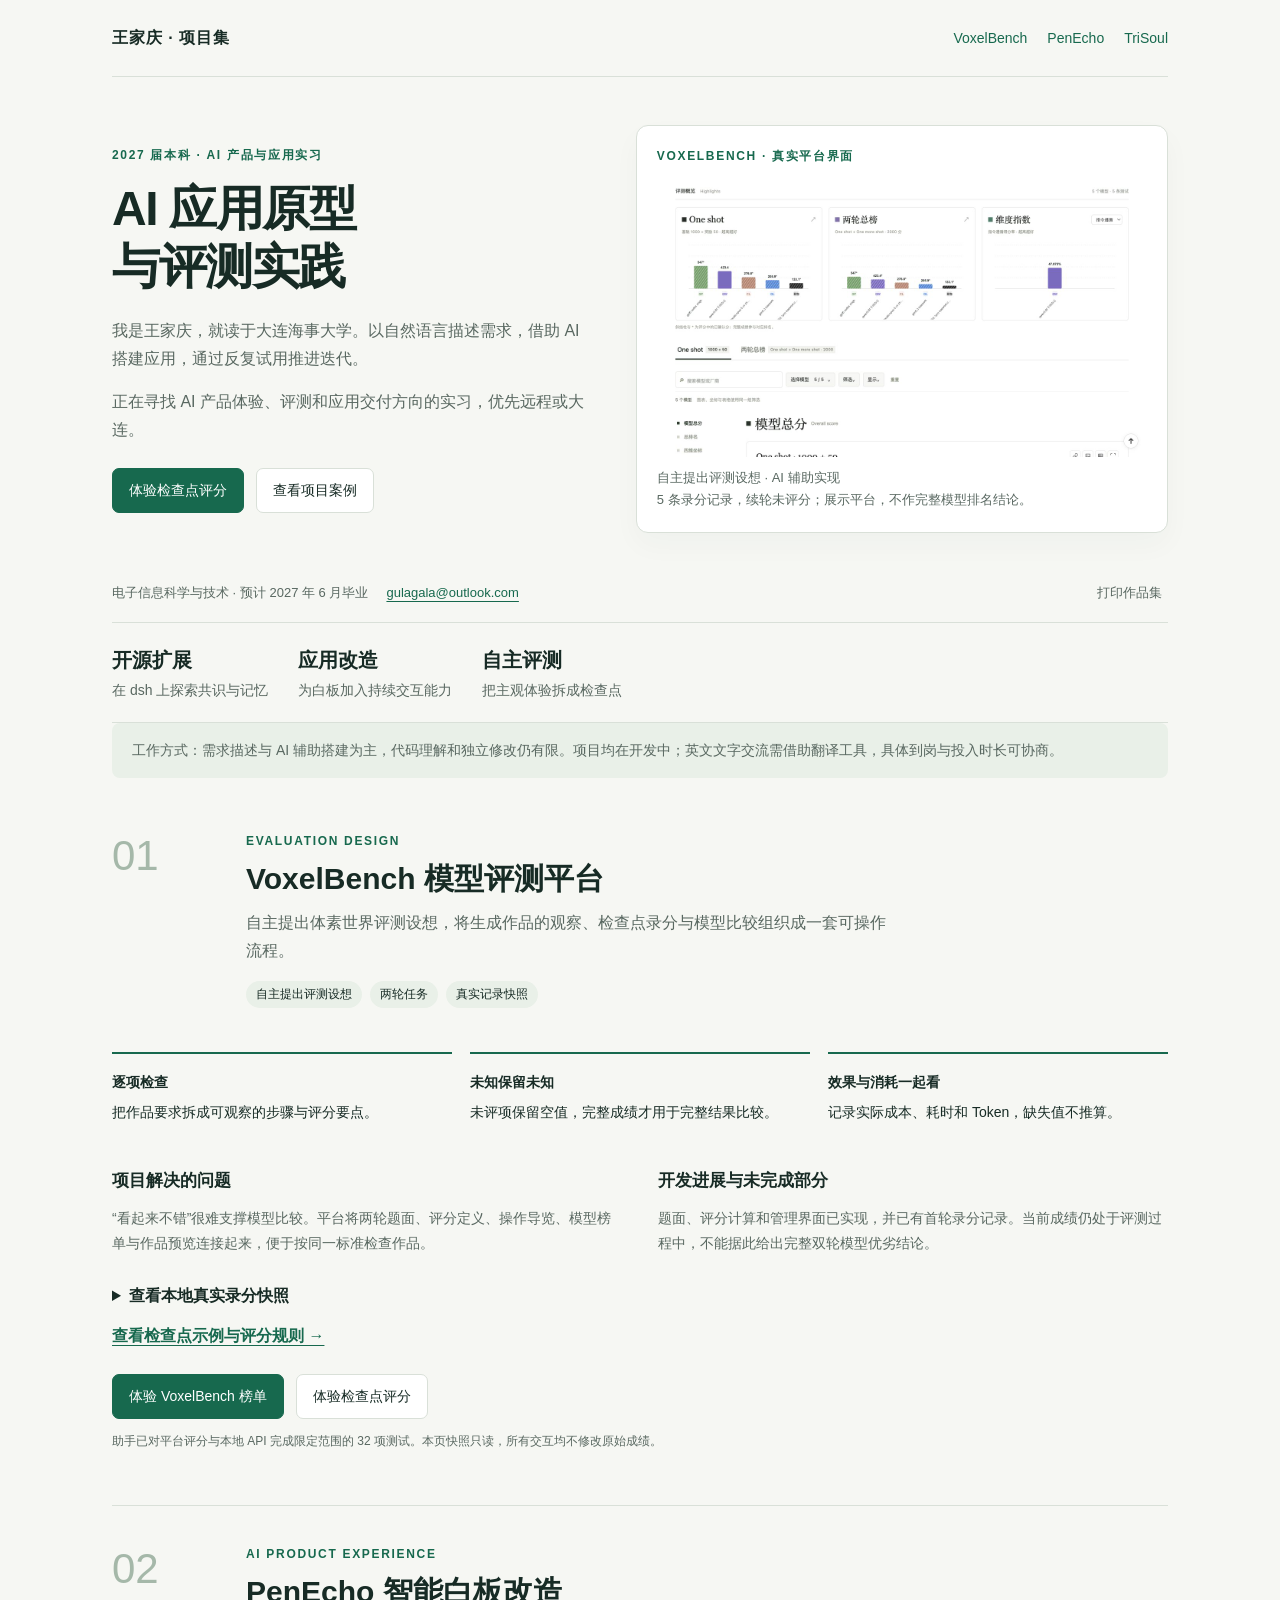
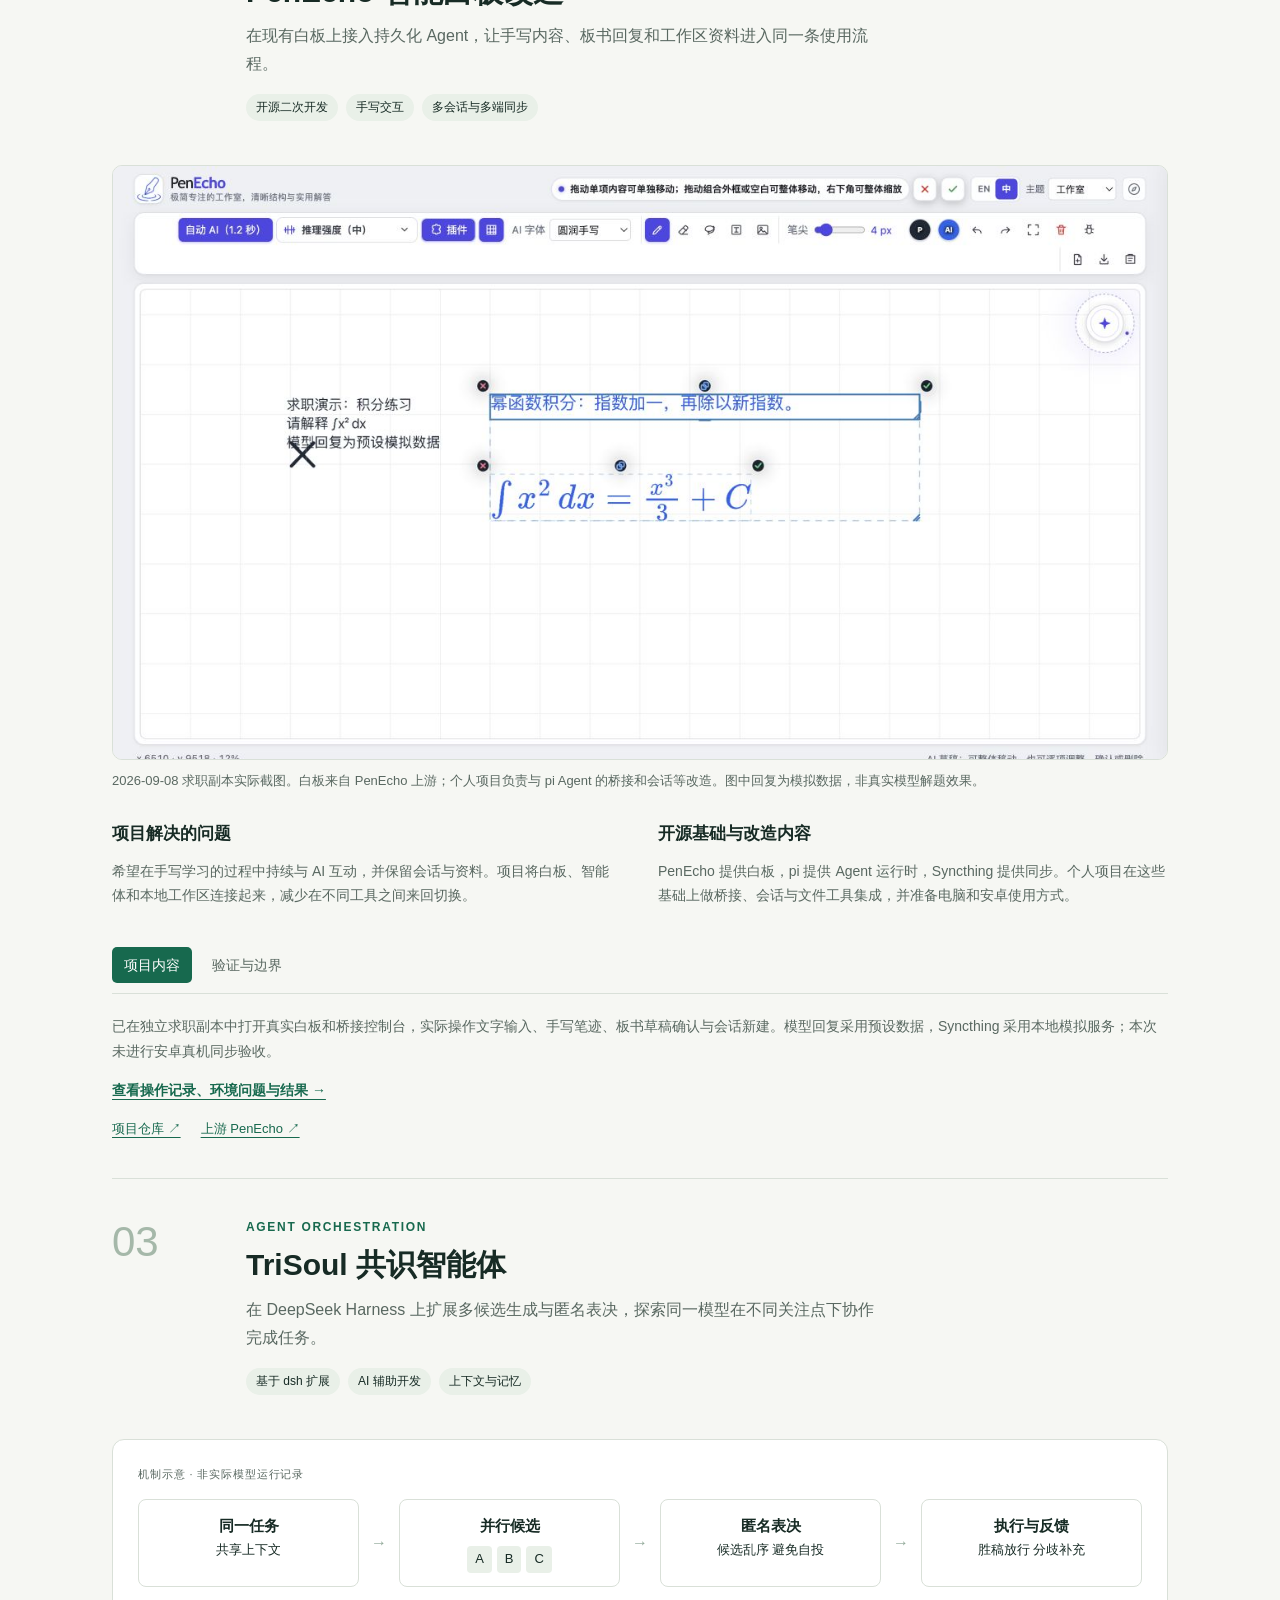
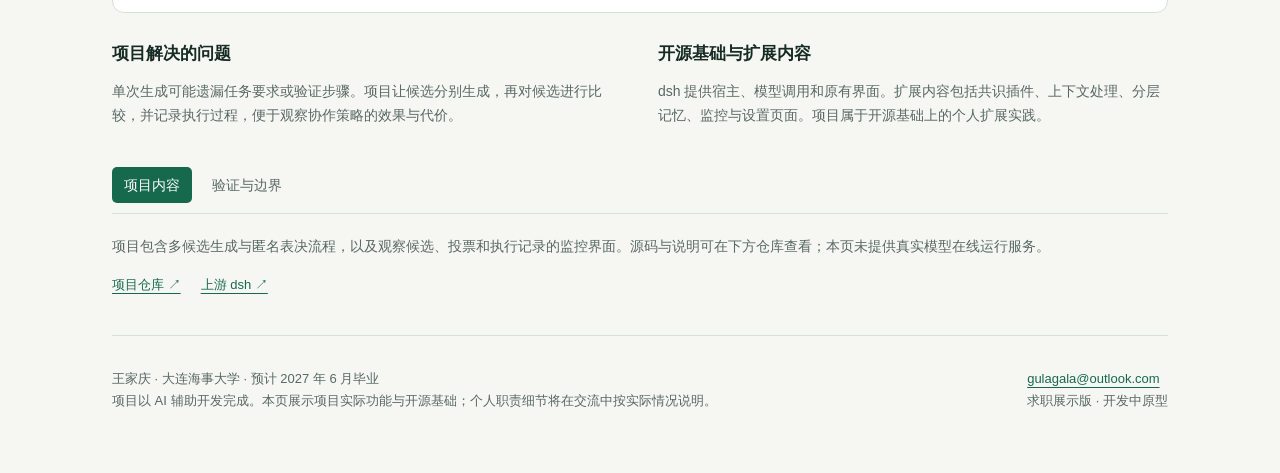
==== index.html @ 65b76fe7 "Publish factual AI project portfolio and runnable evaluation demo" ====
<!doctype html>
<html lang="zh-CN">
<head>
<meta charset="utf-8"><meta name="viewport" content="width=device-width,initial-scale=1">
<title>王家庆 · AI 应用与智能体项目集</title>
<style>
:root{--paper:#f6f7f3;--ink:#172b25;--muted:#596861;--line:#d9e0d8;--green:#17694e;--soft:#e9f0e8}*{box-sizing:border-box}html{scroll-behavior:auto}body{margin:0;background:var(--paper);color:var(--ink);font:16px/1.75 -apple-system,BlinkMacSystemFont,"PingFang SC","Microsoft YaHei",sans-serif}a{color:var(--green);text-underline-offset:4px}button,a{touch-action:manipulation}button{font:inherit;cursor:pointer}button:focus-visible,a:focus-visible,summary:focus-visible{outline:3px solid #b67c26;outline-offset:4px}header,main,footer{max-width:1120px;margin:auto;padding:0 32px}.top{display:flex;justify-content:space-between;align-items:center;padding:24px 0;border-bottom:1px solid var(--line);gap:18px}.brand{font-weight:750;letter-spacing:.06em}.top nav{display:flex;gap:20px;font-size:14px}.top a{text-decoration:none}.hero{padding:66px 0 50px;display:grid;grid-template-columns:1.5fr 1fr;gap:48px}.eyebrow{font-size:12px;font-weight:700;letter-spacing:.14em;color:var(--green)}h1{font-size:clamp(32px,4.5vw,54px);line-height:1.2;letter-spacing:-.03em;margin:14px 0 22px}h2{font-size:30px;line-height:1.25;margin:8px 0 12px}h3{font-size:17px;margin:0 0 10px}p{margin:0 0 15px}.lead{font-size:17px;color:var(--muted);max-width:640px}.about{align-self:center;border-left:1px solid var(--line);padding-left:28px}.about dt{font-size:12px;color:var(--muted);margin-top:15px}.about dd{margin:0;font-size:15px}.actions{display:flex;gap:12px;flex-wrap:wrap;margin-top:24px}.btn{display:inline-block;border:1px solid var(--line);border-radius:7px;padding:9px 16px;background:#fff;color:var(--ink);text-decoration:none;font-size:14px}.btn.primary{background:var(--green);color:white;border-color:var(--green)}.intro{border-top:1px solid var(--line);border-bottom:1px solid var(--line);padding:20px 0;display:flex;gap:40px;font-size:14px}.intro strong{display:block;font-size:20px}.intro span{color:var(--muted)}.project{padding:48px 0;border-bottom:1px solid var(--line);scroll-margin-top:20px}.project-head{display:grid;grid-template-columns:110px 1fr;gap:24px}.number{font-size:42px;color:#a5b8a9;font-weight:300;line-height:1.2}.tags{display:flex;gap:8px;flex-wrap:wrap;margin:16px 0 20px}.tag{background:var(--soft);padding:3px 10px;border-radius:30px;font-size:12px}.columns{display:grid;grid-template-columns:1fr 1fr;gap:36px;margin-top:26px}.columns p,.columns li{font-size:14px;color:var(--muted)}ul,ol{padding-left:20px;margin:0 0 14px}li{margin-bottom:6px}.diagram{margin:24px 0;background:#fff;border:1px solid var(--line);border-radius:12px;padding:25px}.diagram-label{font-size:11px;color:var(--muted);letter-spacing:.08em;margin-bottom:15px}.flow{display:flex;align-items:stretch;gap:12px}.node{flex:1;border:1px solid var(--line);border-radius:8px;padding:13px 10px;text-align:center;background:#fff;font-size:13px}.node strong{display:block;font-size:15px}.arrow{align-self:center;color:#92aa9a}.souls{display:flex;gap:5px;justify-content:center;margin-top:7px}.souls span{background:var(--soft);border-radius:4px;padding:2px 8px}.tabs{display:flex;gap:8px;border-bottom:1px solid var(--line);padding-bottom:10px;margin-top:24px}.tabs button{border:0;background:transparent;padding:6px 12px;color:var(--muted);border-radius:5px;font-size:14px}.tabs button[aria-selected=true]{background:var(--green);color:#fff}.panel{padding:20px 0 0;font-size:14px}.panel[hidden]{display:none}.panel p{color:var(--muted)}.small{font-size:12px;color:var(--muted)}.metric-rule{display:grid;grid-template-columns:repeat(3,1fr);gap:18px;margin:24px 0}.rule{padding:16px 0;border-top:2px solid var(--green);font-size:14px}.rule b{display:block;margin-bottom:5px}.table-wrap{overflow-x:auto}table{border-collapse:collapse;width:100%;font-size:12px;line-height:1.6}th,td{text-align:left;padding:10px 9px;border-bottom:1px solid var(--line);vertical-align:top}th{background:var(--soft);font-weight:600}td:first-child{min-width:180px}summary{cursor:pointer;font-weight:600;padding:12px 0}.footer-content{padding:32px 0 45px;font-size:13px;color:var(--muted);display:flex;justify-content:space-between;gap:24px}.foot-note{max-width:650px}.status{font-size:12px;color:var(--muted);margin-top:12px}.sources{font-size:13px;display:flex;gap:20px;flex-wrap:wrap}.empty{color:var(--muted)}@media(max-width:700px){header,main,footer{padding:0 20px}.top{align-items:flex-start}.top nav{gap:12px;font-size:12px;flex-wrap:wrap}.hero{grid-template-columns:1fr;padding:40px 0;gap:20px}.about{padding:0;border:0;border-top:1px solid var(--line)}.about dl{display:grid;grid-template-columns:repeat(2,1fr);gap:12px}.about dt{margin:0}.project-head{grid-template-columns:40px 1fr;gap:14px}.number{font-size:28px}.columns{grid-template-columns:1fr;gap:15px}.flow{flex-direction:column}.arrow{transform:rotate(90deg)}.metric-rule{grid-template-columns:1fr;gap:4px}.intro{gap:20px;flex-wrap:wrap}.footer-content{display:block}.diagram{padding:18px}.tabs{flex-wrap:wrap}}
@media print{body{background:white;font-size:11pt}.top nav,.actions,.tabs,.status{display:none}.hero{padding:20px 0}.about{font-size:10pt}.project{padding:25px 0;break-inside:avoid}.panel[hidden]{display:block}.panel{padding:8px 0}.diagram{padding:15px}.footer-content{padding:15px 0}h1{font-size:30pt}h2{font-size:22pt}header,main,footer{padding:0}.intro{padding:12px 0}a{color:inherit}button{display:none}}
figure{margin:24px 0}figure img{display:block;width:100%;height:auto;border:1px solid var(--line);border-radius:10px}figcaption{font-size:13px;color:var(--muted);margin-top:10px}.evidence-link{font-weight:600}
.hero{grid-template-columns:1fr 1.1fr;gap:40px;padding:48px 0 32px;align-items:center}h1{font-size:clamp(32px,4vw,48px)}.featured{margin:0;padding:20px;background:#fff;border:1px solid var(--line);border-radius:12px;box-shadow:0 12px 28px #193e3108}.featured .eyebrow{margin-bottom:14px}.featured img{border:0;border-radius:4px}.contact-strip{display:flex;flex-wrap:wrap;align-items:center;gap:18px;font-size:13px;color:var(--muted);padding:16px 0}.contact-strip button{margin-left:auto;background:transparent;border:0;color:var(--muted);font-size:13px}.intro{gap:30px}.lead{font-size:16px}.project{padding:38px 0}.scope-note{padding:15px 20px;background:var(--soft);border-radius:8px;font-size:14px;color:var(--muted)}@media(max-width:700px){.hero{grid-template-columns:1fr;gap:28px;padding-top:32px}.featured{padding:14px}.contact-strip button{margin-left:0}.contact-strip{gap:8px 18px}}</style>
</head>
<body>
<header>
<div class="top"><div class="brand">王家庆 · 项目集</div><nav aria-label="项目导航"><a href="#voxelbench">VoxelBench</a><a href="#penecho">PenEcho</a><a href="#trisoul">TriSoul</a></nav></div>
<div class="hero"><div><div class="eyebrow">2027 届本科 · AI 产品与应用实习</div><h1>AI 应用原型<br>与评测实践</h1><p class="lead">我是王家庆，就读于大连海事大学。以自然语言描述需求，借助 AI 搭建应用，通过反复试用推进迭代。</p><p class="lead">正在寻找 AI 产品体验、评测和应用交付方向的实习，优先远程或大连。</p><div class="actions"><a class="btn primary" href="voxelbench/scoring-demo.html">体验检查点评分</a><a class="btn" href="project-case.html">查看项目案例</a></div></div><figure class="featured"><div class="eyebrow">VOXELBENCH · 真实平台界面</div><a href="voxelbench/index.html"><img src="assets/voxelbench-overview.png" alt="VoxelBench 真实图表与模型筛选界面"></a><figcaption>自主提出评测设想 · AI 辅助实现<br>5 条录分记录，续轮未评分；展示平台，不作完整模型排名结论。</figcaption></figure></div><div class="contact-strip"><span>电子信息科学与技术 · 预计 2027 年 6 月毕业</span><a href="mailto:gulagala@outlook.com">gulagala@outlook.com</a><button id="print">打印作品集</button></div><div class="intro"><div><strong>开源扩展</strong><span>在 dsh 上探索共识与记忆</span></div><div><strong>应用改造</strong><span>为白板加入持续交互能力</span></div><div><strong>自主评测</strong><span>把主观体验拆成检查点</span></div></div>
</header>
<main><p class="scope-note">工作方式：需求描述与 AI 辅助搭建为主，代码理解和独立修改仍有限。项目均在开发中；英文文字交流需借助翻译工具，具体到岗与投入时长可协商。</p>
<section class="project" id="voxelbench"><div class="project-head"><div class="number">01</div><div><div class="eyebrow">EVALUATION DESIGN</div><h2>VoxelBench 模型评测平台</h2><p class="lead">自主提出体素世界评测设想，将生成作品的观察、检查点录分与模型比较组织成一套可操作流程。</p><div class="tags"><span class="tag">自主提出评测设想</span><span class="tag">两轮任务</span><span class="tag">真实记录快照</span></div></div></div>
<div class="metric-rule"><div class="rule"><b>逐项检查</b>把作品要求拆成可观察的步骤与评分要点。</div><div class="rule"><b>未知保留未知</b>未评项保留空值，完整成绩才用于完整结果比较。</div><div class="rule"><b>效果与消耗一起看</b>记录实际成本、耗时和 Token，缺失值不推算。</div></div>
<div class="columns"><div><h3>项目解决的问题</h3><p>“看起来不错”很难支撑模型比较。平台将两轮题面、评分定义、操作导览、模型榜单与作品预览连接起来，便于按同一标准检查作品。</p></div><div><h3>开发进展与未完成部分</h3><p>题面、评分计算和管理界面已实现，并已有首轮录分记录。当前成绩仍处于评测过程中，不能据此给出完整双轮模型优劣结论。</p></div></div>
<details><summary>查看本地真实录分快照</summary><p class="small">快照生成于 2026 年 9 月 8 日。只展示录分进度与原始消耗，不展示不完整的总排名。“—”表示缺失，不代表零。模型名称沿用记录。</p><div class="table-wrap"><table><thead><tr><th>模型记录</th><th>首轮已录分项</th><th>续轮已录分项</th><th>首轮成本 USD</th><th>用时 分钟</th><th>Token</th></tr></thead><tbody id="runs"></tbody></table></div></details>
<p><a class="evidence-link" href="project-case.html#voxelbench">查看检查点示例与评分规则 →</a></p><div class="actions"><a class="btn primary" href="voxelbench/index.html">体验 VoxelBench 榜单</a><a class="btn" href="voxelbench/scoring-demo.html">体验检查点评分</a></div><p class="status">助手已对平台评分与本地 API 完成限定范围的 32 项测试。本页快照只读，所有交互均不修改原始成绩。</p></section>
<section class="project" id="penecho"><div class="project-head"><div class="number">02</div><div><div class="eyebrow">AI PRODUCT EXPERIENCE</div><h2>PenEcho 智能白板改造</h2><p class="lead">在现有白板上接入持久化 Agent，让手写内容、板书回复和工作区资料进入同一条使用流程。</p><div class="tags"><span class="tag">开源二次开发</span><span class="tag">手写交互</span><span class="tag">多会话与多端同步</span></div></div></div>
<figure><a href="assets/penecho-draft.png"><img src="assets/penecho-draft.png" alt="真实 PenEcho 白板中的文字和公式草稿，左侧注明模型回复是预设模拟数据" loading="lazy"></a><figcaption>2026-09-08 求职副本实际截图。白板来自 PenEcho 上游；个人项目负责与 pi Agent 的桥接和会话等改造。图中回复为模拟数据，非真实模型解题效果。</figcaption></figure><div class="columns"><div><h3>项目解决的问题</h3><p>希望在手写学习的过程中持续与 AI 互动，并保留会话与资料。项目将白板、智能体和本地工作区连接起来，减少在不同工具之间来回切换。</p></div><div><h3>开源基础与改造内容</h3><p>PenEcho 提供白板，pi 提供 Agent 运行时，Syncthing 提供同步。个人项目在这些基础上做桥接、会话与文件工具集成，并准备电脑和安卓使用方式。</p></div></div>
<div class="tabs" role="tablist" aria-label="PenEcho 项目详情"><button role="tab" aria-selected="true" aria-controls="pen-demo" id="pen-tab-demo">项目内容</button><button role="tab" aria-selected="false" aria-controls="pen-boundary" id="pen-tab-boundary" tabindex="-1">验证与边界</button></div>
<div class="panel" role="tabpanel" id="pen-demo" aria-labelledby="pen-tab-demo"><p>已在独立求职副本中打开真实白板和桥接控制台，实际操作文字输入、手写笔迹、板书草稿确认与会话新建。模型回复采用预设数据，Syncthing 采用本地模拟服务；本次未进行安卓真机同步验收。</p><p><a class="evidence-link" href="project-case.html#penecho">查看操作记录、环境问题与结果 →</a></p></div>
<div class="panel" role="tabpanel" id="pen-boundary" aria-labelledby="pen-tab-boundary" hidden><p>已核验桥接解析、文件工具边界，以及模拟上游下的真实本地桥接流程，包括会话切换与重启恢复。本次求职准备未重新完成安卓真机演示，也未用真实模型重跑板书效果。</p><p>白板、Agent 运行时和同步引擎来自开源项目。作品展示保留来源，不把上游功能描述为个人从零实现。</p></div>
<div class="sources"><a href="https://github.com/gulagala001/pi-penecho" target="_blank" rel="noopener">项目仓库 ↗</a><a href="https://github.com/penecho/penecho" target="_blank" rel="noopener">上游 PenEcho ↗</a></div></section>
<section class="project" id="trisoul"><div class="project-head"><div class="number">03</div><div><div class="eyebrow">AGENT ORCHESTRATION</div><h2>TriSoul 共识智能体</h2><p class="lead">在 DeepSeek Harness 上扩展多候选生成与匿名表决，探索同一模型在不同关注点下协作完成任务。</p><div class="tags"><span class="tag">基于 dsh 扩展</span><span class="tag">AI 辅助开发</span><span class="tag">上下文与记忆</span></div></div></div>
<div class="diagram"><div class="diagram-label">机制示意 · 非实际模型运行记录</div><div class="flow"><div class="node"><strong>同一任务</strong>共享上下文</div><div class="arrow">→</div><div class="node"><strong>并行候选</strong><div class="souls"><span>A</span><span>B</span><span>C</span></div></div><div class="arrow">→</div><div class="node"><strong>匿名表决</strong>候选乱序 避免自投</div><div class="arrow">→</div><div class="node"><strong>执行与反馈</strong>胜稿放行 分歧补充</div></div></div>
<div class="columns"><div><h3>项目解决的问题</h3><p>单次生成可能遗漏任务要求或验证步骤。项目让候选分别生成，再对候选进行比较，并记录执行过程，便于观察协作策略的效果与代价。</p></div><div><h3>开源基础与扩展内容</h3><p>dsh 提供宿主、模型调用和原有界面。扩展内容包括共识插件、上下文处理、分层记忆、监控与设置页面。项目属于开源基础上的个人扩展实践。</p></div></div>
<div class="tabs" role="tablist" aria-label="TriSoul 项目详情"><button role="tab" aria-selected="true" aria-controls="tri-demo" id="tri-tab-demo">项目内容</button><button role="tab" aria-selected="false" aria-controls="tri-boundary" id="tri-tab-boundary" tabindex="-1">验证与边界</button></div>
<div class="panel" role="tabpanel" id="tri-demo" aria-labelledby="tri-tab-demo"><p>项目包含多候选生成与匿名表决流程，以及观察候选、投票和执行记录的监控界面。源码与说明可在下方仓库查看；本页未提供真实模型在线运行服务。</p></div>
<div class="panel" role="tabpanel" id="tri-boundary" aria-labelledby="tri-tab-boundary" hidden><p>共识、记忆隔离和上下文相关离线测试已进行定点核验。离线通过不等于真实模型任务一定成功。项目仍为实验性版本；多路调用会增加成本和延迟，表决也不能保证正确。</p><p>已有 DeepSWE 难题子集报告，但本作品集不将该子集成绩外推为整体模型能力，也不宣称普遍优于其他模型。</p></div>
<div class="sources"><a href="https://github.com/gulagala001/dsh-trisoul" target="_blank" rel="noopener">项目仓库 ↗</a><a href="https://github.com/deepseek-ai/deepseek-harness" target="_blank" rel="noopener">上游 dsh ↗</a></div></section>
</main>
<footer><div class="footer-content"><p class="foot-note">王家庆 · 大连海事大学 · 预计 2027 年 6 月毕业<br>项目以 AI 辅助开发完成。本页展示项目实际功能与开源基础；个人职责细节将在交流中按实际情况说明。</p><p><a href="mailto:gulagala@outlook.com">gulagala@outlook.com</a><br>求职展示版 · 开发中原型</p></div></footer>
<script id="snapshot" type="application/json">[{"model":"claude-opus-5 cc xhigh","first":32,"second":0,"cost":103.67,"minutes":220,"tokens":119313200},{"model":"glm5.3 traework","first":21,"second":0,"cost":2.9504,"minutes":184,"tokens":null},{"model":"qwen3.8f 千问办公","first":107,"second":0,"cost":0.15,"minutes":58,"tokens":25},{"model":"gpt6 codex xhigh","first":76,"second":0,"cost":60,"minutes":228,"tokens":35000000},{"model":"豆包2.1pro traework:code","first":30,"second":0,"cost":4.4256,"minutes":226,"tokens":null}]</script>
<script>
document.querySelector('#print').addEventListener('click',()=>window.print());
for(const list of document.querySelectorAll('[role=tablist]')){
 const tabs=[...list.querySelectorAll('[role=tab]')];
 function activate(tab){for(const item of tabs){const active=item===tab;item.setAttribute('aria-selected',String(active));item.tabIndex=active?0:-1;document.getElementById(item.getAttribute('aria-controls')).hidden=!active;}}
 tabs.forEach((tab,index)=>{tab.addEventListener('click',()=>activate(tab));tab.addEventListener('keydown',event=>{if(!['ArrowRight','ArrowLeft','Home','End'].includes(event.key))return;event.preventDefault();const next=event.key==='Home'?0:event.key==='End'?tabs.length-1:(index+(event.key==='ArrowRight'?1:-1)+tabs.length)%tabs.length;activate(tabs[next]);tabs[next].focus();});});
}
const rows=JSON.parse(document.getElementById('snapshot').textContent);
const cell=value=>{const td=document.createElement('td');td.textContent=value==null?'—':String(value);return td;};
for(const row of rows){const tr=document.createElement('tr');[row.model,row.first,row.second,row.cost,row.minutes,row.tokens==null?null:row.tokens.toLocaleString('zh-CN')].forEach(v=>tr.append(cell(v)));document.querySelector('#runs').append(tr);}
</script>
</body></html>
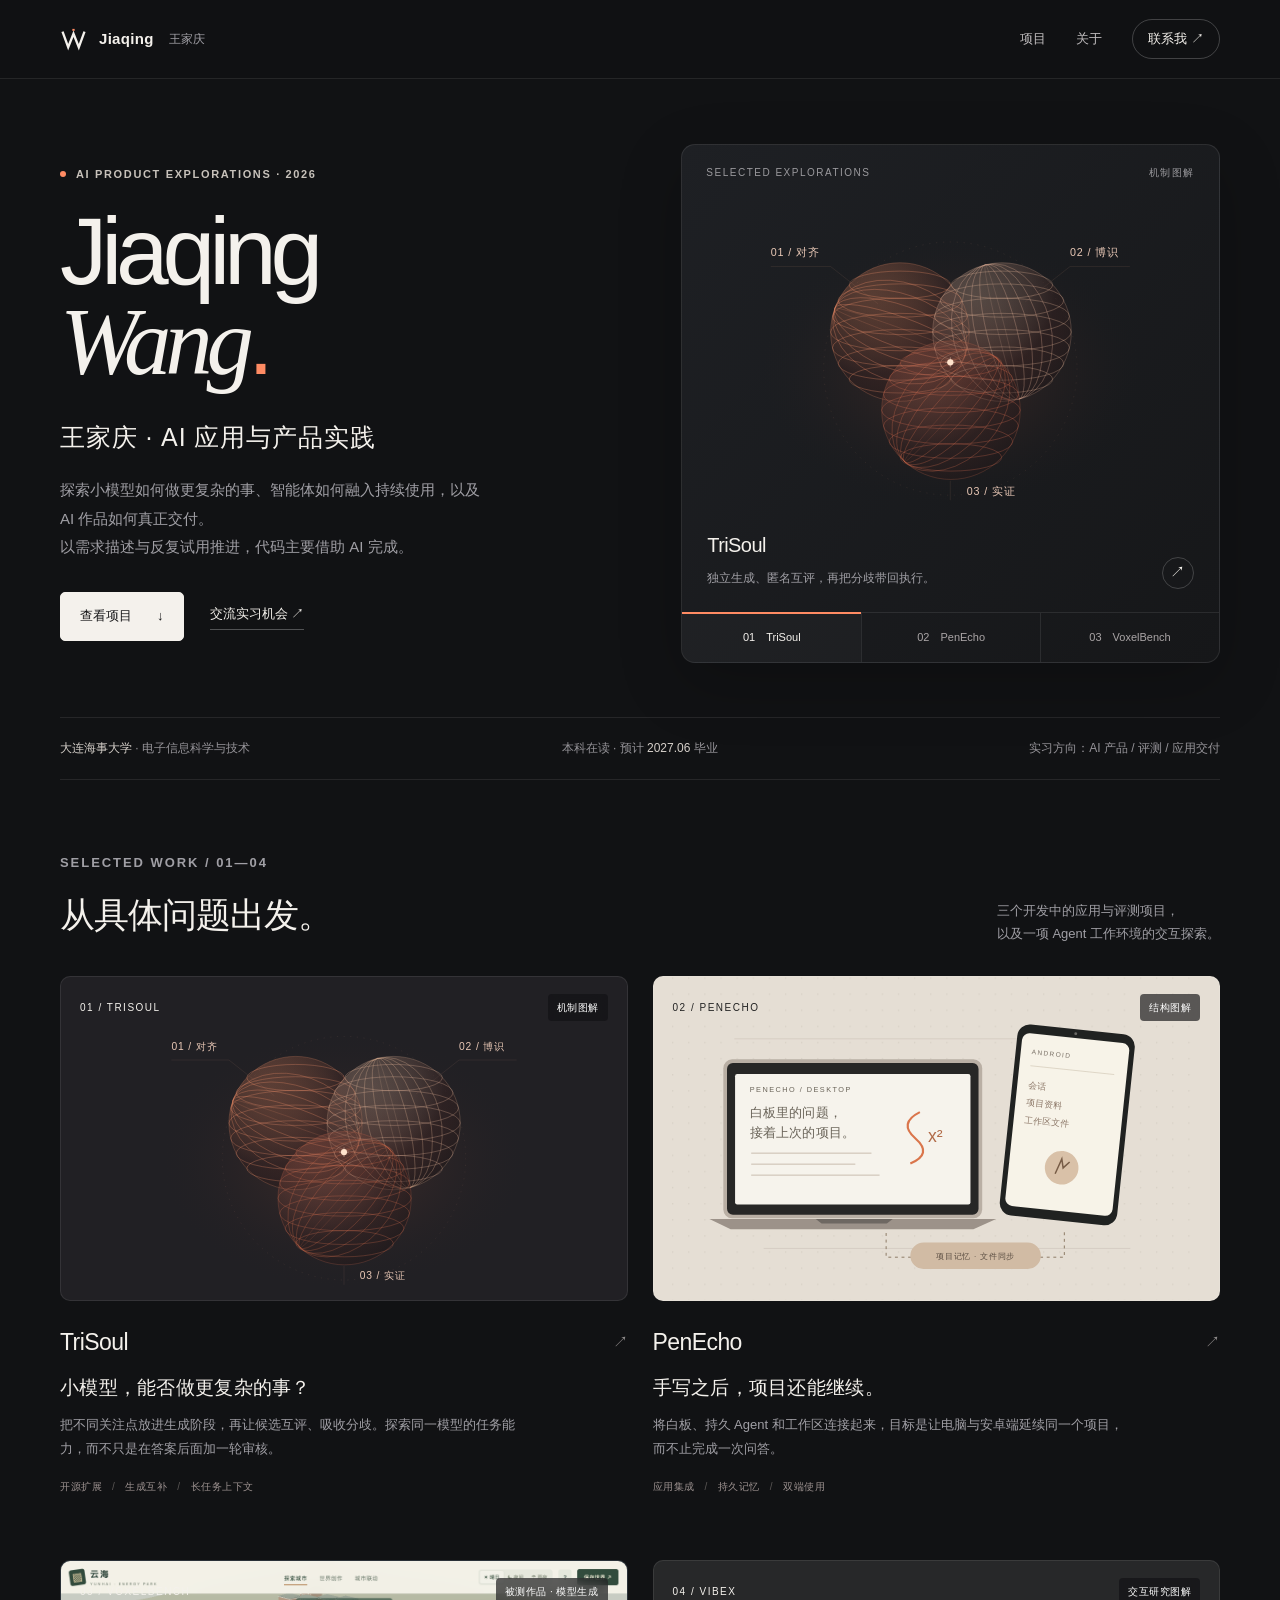
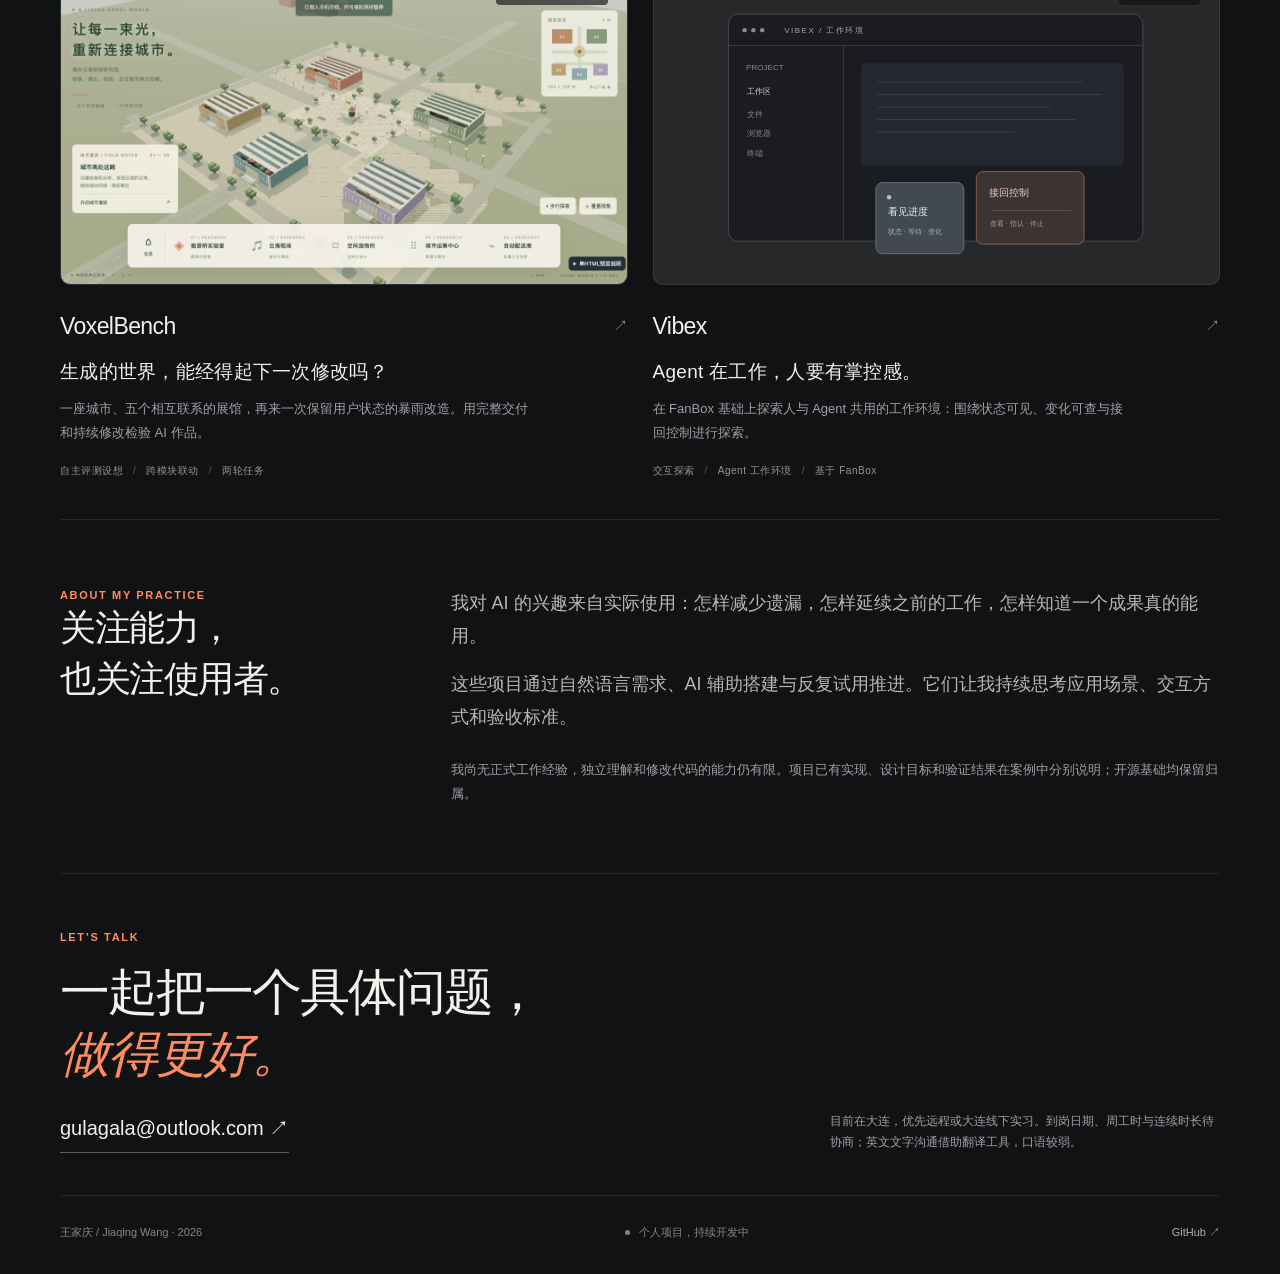
==== commit 76123691: "Reframe product cases and redesign portfolio experience" ====
--- a/index.html
+++ b/index.html
@@ -1,50 +1 @@
-<!doctype html>
-<html lang="zh-CN">
-<head>
-<meta charset="utf-8"><meta name="viewport" content="width=device-width,initial-scale=1">
-<title>王家庆 · AI 应用与智能体项目集</title>
-<style>
-:root{--paper:#f6f7f3;--ink:#172b25;--muted:#596861;--line:#d9e0d8;--green:#17694e;--soft:#e9f0e8}*{box-sizing:border-box}html{scroll-behavior:auto}body{margin:0;background:var(--paper);color:var(--ink);font:16px/1.75 -apple-system,BlinkMacSystemFont,"PingFang SC","Microsoft YaHei",sans-serif}a{color:var(--green);text-underline-offset:4px}button,a{touch-action:manipulation}button{font:inherit;cursor:pointer}button:focus-visible,a:focus-visible,summary:focus-visible{outline:3px solid #b67c26;outline-offset:4px}header,main,footer{max-width:1120px;margin:auto;padding:0 32px}.top{display:flex;justify-content:space-between;align-items:center;padding:24px 0;border-bottom:1px solid var(--line);gap:18px}.brand{font-weight:750;letter-spacing:.06em}.top nav{display:flex;gap:20px;font-size:14px}.top a{text-decoration:none}.hero{padding:66px 0 50px;display:grid;grid-template-columns:1.5fr 1fr;gap:48px}.eyebrow{font-size:12px;font-weight:700;letter-spacing:.14em;color:var(--green)}h1{font-size:clamp(32px,4.5vw,54px);line-height:1.2;letter-spacing:-.03em;margin:14px 0 22px}h2{font-size:30px;line-height:1.25;margin:8px 0 12px}h3{font-size:17px;margin:0 0 10px}p{margin:0 0 15px}.lead{font-size:17px;color:var(--muted);max-width:640px}.about{align-self:center;border-left:1px solid var(--line);padding-left:28px}.about dt{font-size:12px;color:var(--muted);margin-top:15px}.about dd{margin:0;font-size:15px}.actions{display:flex;gap:12px;flex-wrap:wrap;margin-top:24px}.btn{display:inline-block;border:1px solid var(--line);border-radius:7px;padding:9px 16px;background:#fff;color:var(--ink);text-decoration:none;font-size:14px}.btn.primary{background:var(--green);color:white;border-color:var(--green)}.intro{border-top:1px solid var(--line);border-bottom:1px solid var(--line);padding:20px 0;display:flex;gap:40px;font-size:14px}.intro strong{display:block;font-size:20px}.intro span{color:var(--muted)}.project{padding:48px 0;border-bottom:1px solid var(--line);scroll-margin-top:20px}.project-head{display:grid;grid-template-columns:110px 1fr;gap:24px}.number{font-size:42px;color:#a5b8a9;font-weight:300;line-height:1.2}.tags{display:flex;gap:8px;flex-wrap:wrap;margin:16px 0 20px}.tag{background:var(--soft);padding:3px 10px;border-radius:30px;font-size:12px}.columns{display:grid;grid-template-columns:1fr 1fr;gap:36px;margin-top:26px}.columns p,.columns li{font-size:14px;color:var(--muted)}ul,ol{padding-left:20px;margin:0 0 14px}li{margin-bottom:6px}.diagram{margin:24px 0;background:#fff;border:1px solid var(--line);border-radius:12px;padding:25px}.diagram-label{font-size:11px;color:var(--muted);letter-spacing:.08em;margin-bottom:15px}.flow{display:flex;align-items:stretch;gap:12px}.node{flex:1;border:1px solid var(--line);border-radius:8px;padding:13px 10px;text-align:center;background:#fff;font-size:13px}.node strong{display:block;font-size:15px}.arrow{align-self:center;color:#92aa9a}.souls{display:flex;gap:5px;justify-content:center;margin-top:7px}.souls span{background:var(--soft);border-radius:4px;padding:2px 8px}.tabs{display:flex;gap:8px;border-bottom:1px solid var(--line);padding-bottom:10px;margin-top:24px}.tabs button{border:0;background:transparent;padding:6px 12px;color:var(--muted);border-radius:5px;font-size:14px}.tabs button[aria-selected=true]{background:var(--green);color:#fff}.panel{padding:20px 0 0;font-size:14px}.panel[hidden]{display:none}.panel p{color:var(--muted)}.small{font-size:12px;color:var(--muted)}.metric-rule{display:grid;grid-template-columns:repeat(3,1fr);gap:18px;margin:24px 0}.rule{padding:16px 0;border-top:2px solid var(--green);font-size:14px}.rule b{display:block;margin-bottom:5px}.table-wrap{overflow-x:auto}table{border-collapse:collapse;width:100%;font-size:12px;line-height:1.6}th,td{text-align:left;padding:10px 9px;border-bottom:1px solid var(--line);vertical-align:top}th{background:var(--soft);font-weight:600}td:first-child{min-width:180px}summary{cursor:pointer;font-weight:600;padding:12px 0}.footer-content{padding:32px 0 45px;font-size:13px;color:var(--muted);display:flex;justify-content:space-between;gap:24px}.foot-note{max-width:650px}.status{font-size:12px;color:var(--muted);margin-top:12px}.sources{font-size:13px;display:flex;gap:20px;flex-wrap:wrap}.empty{color:var(--muted)}@media(max-width:700px){header,main,footer{padding:0 20px}.top{align-items:flex-start}.top nav{gap:12px;font-size:12px;flex-wrap:wrap}.hero{grid-template-columns:1fr;padding:40px 0;gap:20px}.about{padding:0;border:0;border-top:1px solid var(--line)}.about dl{display:grid;grid-template-columns:repeat(2,1fr);gap:12px}.about dt{margin:0}.project-head{grid-template-columns:40px 1fr;gap:14px}.number{font-size:28px}.columns{grid-template-columns:1fr;gap:15px}.flow{flex-direction:column}.arrow{transform:rotate(90deg)}.metric-rule{grid-template-columns:1fr;gap:4px}.intro{gap:20px;flex-wrap:wrap}.footer-content{display:block}.diagram{padding:18px}.tabs{flex-wrap:wrap}}
-@media print{body{background:white;font-size:11pt}.top nav,.actions,.tabs,.status{display:none}.hero{padding:20px 0}.about{font-size:10pt}.project{padding:25px 0;break-inside:avoid}.panel[hidden]{display:block}.panel{padding:8px 0}.diagram{padding:15px}.footer-content{padding:15px 0}h1{font-size:30pt}h2{font-size:22pt}header,main,footer{padding:0}.intro{padding:12px 0}a{color:inherit}button{display:none}}
-figure{margin:24px 0}figure img{display:block;width:100%;height:auto;border:1px solid var(--line);border-radius:10px}figcaption{font-size:13px;color:var(--muted);margin-top:10px}.evidence-link{font-weight:600}
-.hero{grid-template-columns:1fr 1.1fr;gap:40px;padding:48px 0 32px;align-items:center}h1{font-size:clamp(32px,4vw,48px)}.featured{margin:0;padding:20px;background:#fff;border:1px solid var(--line);border-radius:12px;box-shadow:0 12px 28px #193e3108}.featured .eyebrow{margin-bottom:14px}.featured img{border:0;border-radius:4px}.contact-strip{display:flex;flex-wrap:wrap;align-items:center;gap:18px;font-size:13px;color:var(--muted);padding:16px 0}.contact-strip button{margin-left:auto;background:transparent;border:0;color:var(--muted);font-size:13px}.intro{gap:30px}.lead{font-size:16px}.project{padding:38px 0}.scope-note{padding:15px 20px;background:var(--soft);border-radius:8px;font-size:14px;color:var(--muted)}@media(max-width:700px){.hero{grid-template-columns:1fr;gap:28px;padding-top:32px}.featured{padding:14px}.contact-strip button{margin-left:0}.contact-strip{gap:8px 18px}}</style>
-</head>
-<body>
-<header>
-<div class="top"><div class="brand">王家庆 · 项目集</div><nav aria-label="项目导航"><a href="#voxelbench">VoxelBench</a><a href="#penecho">PenEcho</a><a href="#trisoul">TriSoul</a></nav></div>
-<div class="hero"><div><div class="eyebrow">2027 届本科 · AI 产品与应用实习</div><h1>AI 应用原型<br>与评测实践</h1><p class="lead">我是王家庆，就读于大连海事大学。以自然语言描述需求，借助 AI 搭建应用，通过反复试用推进迭代。</p><p class="lead">正在寻找 AI 产品体验、评测和应用交付方向的实习，优先远程或大连。</p><div class="actions"><a class="btn primary" href="voxelbench/scoring-demo.html">体验检查点评分</a><a class="btn" href="project-case.html">查看项目案例</a></div></div><figure class="featured"><div class="eyebrow">VOXELBENCH · 真实平台界面</div><a href="voxelbench/index.html"><img src="assets/voxelbench-overview.png" alt="VoxelBench 真实图表与模型筛选界面"></a><figcaption>自主提出评测设想 · AI 辅助实现<br>5 条录分记录，续轮未评分；展示平台，不作完整模型排名结论。</figcaption></figure></div><div class="contact-strip"><span>电子信息科学与技术 · 预计 2027 年 6 月毕业</span><a href="mailto:gulagala@outlook.com">gulagala@outlook.com</a><button id="print">打印作品集</button></div><div class="intro"><div><strong>开源扩展</strong><span>在 dsh 上探索共识与记忆</span></div><div><strong>应用改造</strong><span>为白板加入持续交互能力</span></div><div><strong>自主评测</strong><span>把主观体验拆成检查点</span></div></div>
-</header>
-<main><p class="scope-note">工作方式：需求描述与 AI 辅助搭建为主，代码理解和独立修改仍有限。项目均在开发中；英文文字交流需借助翻译工具，具体到岗与投入时长可协商。</p>
-<section class="project" id="voxelbench"><div class="project-head"><div class="number">01</div><div><div class="eyebrow">EVALUATION DESIGN</div><h2>VoxelBench 模型评测平台</h2><p class="lead">自主提出体素世界评测设想，将生成作品的观察、检查点录分与模型比较组织成一套可操作流程。</p><div class="tags"><span class="tag">自主提出评测设想</span><span class="tag">两轮任务</span><span class="tag">真实记录快照</span></div></div></div>
-<div class="metric-rule"><div class="rule"><b>逐项检查</b>把作品要求拆成可观察的步骤与评分要点。</div><div class="rule"><b>未知保留未知</b>未评项保留空值，完整成绩才用于完整结果比较。</div><div class="rule"><b>效果与消耗一起看</b>记录实际成本、耗时和 Token，缺失值不推算。</div></div>
-<div class="columns"><div><h3>项目解决的问题</h3><p>“看起来不错”很难支撑模型比较。平台将两轮题面、评分定义、操作导览、模型榜单与作品预览连接起来，便于按同一标准检查作品。</p></div><div><h3>开发进展与未完成部分</h3><p>题面、评分计算和管理界面已实现，并已有首轮录分记录。当前成绩仍处于评测过程中，不能据此给出完整双轮模型优劣结论。</p></div></div>
-<details><summary>查看本地真实录分快照</summary><p class="small">快照生成于 2026 年 9 月 8 日。只展示录分进度与原始消耗，不展示不完整的总排名。“—”表示缺失，不代表零。模型名称沿用记录。</p><div class="table-wrap"><table><thead><tr><th>模型记录</th><th>首轮已录分项</th><th>续轮已录分项</th><th>首轮成本 USD</th><th>用时 分钟</th><th>Token</th></tr></thead><tbody id="runs"></tbody></table></div></details>
-<p><a class="evidence-link" href="project-case.html#voxelbench">查看检查点示例与评分规则 →</a></p><div class="actions"><a class="btn primary" href="voxelbench/index.html">体验 VoxelBench 榜单</a><a class="btn" href="voxelbench/scoring-demo.html">体验检查点评分</a></div><p class="status">助手已对平台评分与本地 API 完成限定范围的 32 项测试。本页快照只读，所有交互均不修改原始成绩。</p></section>
-<section class="project" id="penecho"><div class="project-head"><div class="number">02</div><div><div class="eyebrow">AI PRODUCT EXPERIENCE</div><h2>PenEcho 智能白板改造</h2><p class="lead">在现有白板上接入持久化 Agent，让手写内容、板书回复和工作区资料进入同一条使用流程。</p><div class="tags"><span class="tag">开源二次开发</span><span class="tag">手写交互</span><span class="tag">多会话与多端同步</span></div></div></div>
-<figure><a href="assets/penecho-draft.png"><img src="assets/penecho-draft.png" alt="真实 PenEcho 白板中的文字和公式草稿，左侧注明模型回复是预设模拟数据" loading="lazy"></a><figcaption>2026-09-08 求职副本实际截图。白板来自 PenEcho 上游；个人项目负责与 pi Agent 的桥接和会话等改造。图中回复为模拟数据，非真实模型解题效果。</figcaption></figure><div class="columns"><div><h3>项目解决的问题</h3><p>希望在手写学习的过程中持续与 AI 互动，并保留会话与资料。项目将白板、智能体和本地工作区连接起来，减少在不同工具之间来回切换。</p></div><div><h3>开源基础与改造内容</h3><p>PenEcho 提供白板，pi 提供 Agent 运行时，Syncthing 提供同步。个人项目在这些基础上做桥接、会话与文件工具集成，并准备电脑和安卓使用方式。</p></div></div>
-<div class="tabs" role="tablist" aria-label="PenEcho 项目详情"><button role="tab" aria-selected="true" aria-controls="pen-demo" id="pen-tab-demo">项目内容</button><button role="tab" aria-selected="false" aria-controls="pen-boundary" id="pen-tab-boundary" tabindex="-1">验证与边界</button></div>
-<div class="panel" role="tabpanel" id="pen-demo" aria-labelledby="pen-tab-demo"><p>已在独立求职副本中打开真实白板和桥接控制台，实际操作文字输入、手写笔迹、板书草稿确认与会话新建。模型回复采用预设数据，Syncthing 采用本地模拟服务；本次未进行安卓真机同步验收。</p><p><a class="evidence-link" href="project-case.html#penecho">查看操作记录、环境问题与结果 →</a></p></div>
-<div class="panel" role="tabpanel" id="pen-boundary" aria-labelledby="pen-tab-boundary" hidden><p>已核验桥接解析、文件工具边界，以及模拟上游下的真实本地桥接流程，包括会话切换与重启恢复。本次求职准备未重新完成安卓真机演示，也未用真实模型重跑板书效果。</p><p>白板、Agent 运行时和同步引擎来自开源项目。作品展示保留来源，不把上游功能描述为个人从零实现。</p></div>
-<div class="sources"><a href="https://github.com/gulagala001/pi-penecho" target="_blank" rel="noopener">项目仓库 ↗</a><a href="https://github.com/penecho/penecho" target="_blank" rel="noopener">上游 PenEcho ↗</a></div></section>
-<section class="project" id="trisoul"><div class="project-head"><div class="number">03</div><div><div class="eyebrow">AGENT ORCHESTRATION</div><h2>TriSoul 共识智能体</h2><p class="lead">在 DeepSeek Harness 上扩展多候选生成与匿名表决，探索同一模型在不同关注点下协作完成任务。</p><div class="tags"><span class="tag">基于 dsh 扩展</span><span class="tag">AI 辅助开发</span><span class="tag">上下文与记忆</span></div></div></div>
-<div class="diagram"><div class="diagram-label">机制示意 · 非实际模型运行记录</div><div class="flow"><div class="node"><strong>同一任务</strong>共享上下文</div><div class="arrow">→</div><div class="node"><strong>并行候选</strong><div class="souls"><span>A</span><span>B</span><span>C</span></div></div><div class="arrow">→</div><div class="node"><strong>匿名表决</strong>候选乱序 避免自投</div><div class="arrow">→</div><div class="node"><strong>执行与反馈</strong>胜稿放行 分歧补充</div></div></div>
-<div class="columns"><div><h3>项目解决的问题</h3><p>单次生成可能遗漏任务要求或验证步骤。项目让候选分别生成，再对候选进行比较，并记录执行过程，便于观察协作策略的效果与代价。</p></div><div><h3>开源基础与扩展内容</h3><p>dsh 提供宿主、模型调用和原有界面。扩展内容包括共识插件、上下文处理、分层记忆、监控与设置页面。项目属于开源基础上的个人扩展实践。</p></div></div>
-<div class="tabs" role="tablist" aria-label="TriSoul 项目详情"><button role="tab" aria-selected="true" aria-controls="tri-demo" id="tri-tab-demo">项目内容</button><button role="tab" aria-selected="false" aria-controls="tri-boundary" id="tri-tab-boundary" tabindex="-1">验证与边界</button></div>
-<div class="panel" role="tabpanel" id="tri-demo" aria-labelledby="tri-tab-demo"><p>项目包含多候选生成与匿名表决流程，以及观察候选、投票和执行记录的监控界面。源码与说明可在下方仓库查看；本页未提供真实模型在线运行服务。</p></div>
-<div class="panel" role="tabpanel" id="tri-boundary" aria-labelledby="tri-tab-boundary" hidden><p>共识、记忆隔离和上下文相关离线测试已进行定点核验。离线通过不等于真实模型任务一定成功。项目仍为实验性版本；多路调用会增加成本和延迟，表决也不能保证正确。</p><p>已有 DeepSWE 难题子集报告，但本作品集不将该子集成绩外推为整体模型能力，也不宣称普遍优于其他模型。</p></div>
-<div class="sources"><a href="https://github.com/gulagala001/dsh-trisoul" target="_blank" rel="noopener">项目仓库 ↗</a><a href="https://github.com/deepseek-ai/deepseek-harness" target="_blank" rel="noopener">上游 dsh ↗</a></div></section>
-</main>
-<footer><div class="footer-content"><p class="foot-note">王家庆 · 大连海事大学 · 预计 2027 年 6 月毕业<br>项目以 AI 辅助开发完成。本页展示项目实际功能与开源基础；个人职责细节将在交流中按实际情况说明。</p><p><a href="mailto:gulagala@outlook.com">gulagala@outlook.com</a><br>求职展示版 · 开发中原型</p></div></footer>
-<script id="snapshot" type="application/json">[{"model":"claude-opus-5 cc xhigh","first":32,"second":0,"cost":103.67,"minutes":220,"tokens":119313200},{"model":"glm5.3 traework","first":21,"second":0,"cost":2.9504,"minutes":184,"tokens":null},{"model":"qwen3.8f 千问办公","first":107,"second":0,"cost":0.15,"minutes":58,"tokens":25},{"model":"gpt6 codex xhigh","first":76,"second":0,"cost":60,"minutes":228,"tokens":35000000},{"model":"豆包2.1pro traework:code","first":30,"second":0,"cost":4.4256,"minutes":226,"tokens":null}]</script>
-<script>
-document.querySelector('#print').addEventListener('click',()=>window.print());
-for(const list of document.querySelectorAll('[role=tablist]')){
- const tabs=[...list.querySelectorAll('[role=tab]')];
- function activate(tab){for(const item of tabs){const active=item===tab;item.setAttribute('aria-selected',String(active));item.tabIndex=active?0:-1;document.getElementById(item.getAttribute('aria-controls')).hidden=!active;}}
- tabs.forEach((tab,index)=>{tab.addEventListener('click',()=>activate(tab));tab.addEventListener('keydown',event=>{if(!['ArrowRight','ArrowLeft','Home','End'].includes(event.key))return;event.preventDefault();const next=event.key==='Home'?0:event.key==='End'?tabs.length-1:(index+(event.key==='ArrowRight'?1:-1)+tabs.length)%tabs.length;activate(tabs[next]);tabs[next].focus();});});
-}
-const rows=JSON.parse(document.getElementById('snapshot').textContent);
-const cell=value=>{const td=document.createElement('td');td.textContent=value==null?'—':String(value);return td;};
-for(const row of rows){const tr=document.createElement('tr');[row.model,row.first,row.second,row.cost,row.minutes,row.tokens==null?null:row.tokens.toLocaleString('zh-CN')].forEach(v=>tr.append(cell(v)));document.querySelector('#runs').append(tr);}
-</script>
-</body></html>
+<!doctype html><html lang="zh-CN"><head><meta charset="utf-8"><meta name="viewport" content="width=device-width,initial-scale=1"><meta name="theme-color" content="#111214"><meta name="description" content="王家庆的AI应用与产品实践：TriSoul、PenEcho、VoxelBench与Vibex。项目目标、实现范围和真实作品。"><title>王家庆 Jiaqing Wang · AI 应用与产品实践</title><link rel="stylesheet" href="portfolio.css"><script src="portfolio.js" defer></script></head><body><header class="site-header"><div class="wrap nav"><a class="wordmark" href="index.html" aria-label="王家庆作品集首页"><svg viewBox="0 0 28 28" fill="none" aria-hidden="true"><path d="M3 7l5.5 15L14 8l5.5 14L25 7" stroke="currentColor" stroke-width="2.4" stroke-linecap="square"/><path d="M14 3v2" stroke="#ff8b63" stroke-width="2.4"/></svg>Jiaqing<span>王家庆</span></a><nav class="nav-links" aria-label="主导航"><a href="index.html#work">项目</a><a href="index.html#about">关于</a><a class="nav-contact" href="mailto:gulagala@outlook.com">联系我 ↗</a></nav></div></header><main class="wrap"><section class="hero"><div><p class="eyebrow hero-kicker"><span class="dot"></span>AI PRODUCT EXPLORATIONS · 2026</p><h1>Jiaqing<br><em>Wang</em><b>.</b></h1><p class="hero-role">王家庆 · AI 应用与产品实践</p><p class="hero-copy">探索小模型如何做更复杂的事、智能体如何融入持续使用，以及 AI 作品如何真正交付。<br>以需求描述与反复试用推进，代码主要借助 AI 完成。</p><div class="hero-actions"><a class="button" href="#work">查看项目 <span>↓</span></a><a class="text-link" href="mailto:gulagala@outlook.com">交流实习机会 ↗</a></div></div><div class="project-switcher"><div class="switcher-top"><span>SELECTED EXPLORATIONS</span><span id="hero-visual-kind">机制图解</span></div><div class="hero-stage" data-project-panel="trisoul" role="tabpanel" id="hero-trisoul" aria-labelledby="tab-trisoul"><svg viewBox="0 0 720 500" xmlns="http://www.w3.org/2000/svg" role="img" aria-label="三份相同模型的候选从不同关注点生成，再传递分歧的机制图解"><defs><radialGradient id="hero-sphere0" cx="30%" cy="22%" r="90%"><stop stop-color="#ff9466" stop-opacity=".25"/><stop offset=".65" stop-color="#3a2220" stop-opacity=".4"/><stop offset="1" stop-color="#1b1719" stop-opacity=".7"/></radialGradient><radialGradient id="hero-sphere1" cx="30%" cy="22%" r="90%"><stop stop-color="#f0c7ac" stop-opacity=".25"/><stop offset=".65" stop-color="#3a2220" stop-opacity=".4"/><stop offset="1" stop-color="#1b1719" stop-opacity=".7"/></radialGradient><radialGradient id="hero-sphere2" cx="30%" cy="22%" r="90%"><stop stop-color="#d5765e" stop-opacity=".25"/><stop offset=".65" stop-color="#3a2220" stop-opacity=".4"/><stop offset="1" stop-color="#1b1719" stop-opacity=".7"/></radialGradient><radialGradient id="hero-glow"><stop stop-color="#9c523f" stop-opacity=".28"/><stop offset="1" stop-color="#302322" stop-opacity="0"/></radialGradient></defs><ellipse cx="360" cy="270" rx="300" ry="210" fill="url(#hero-glow)"/><g stroke="#b78673" stroke-opacity=".19" fill="none"><path d="M75 104H170L245 163M645 104H550L479 160M360 444V475"/><circle cx="360" cy="266" r="201" stroke-dasharray="2 9"/></g><g transform="translate(280 208)"><circle r="110" fill="url(#hero-sphere0)"/><ellipse rx="110" ry="110" fill="none" stroke="#ff9870" stroke-opacity=".35"/><ellipse rx="110" ry="78" transform="rotate(20)" fill="none" stroke="#ff9870" stroke-width=".65" stroke-opacity=".34"/><ellipse rx="110" ry="60" transform="rotate(20)" fill="none" stroke="#ff9870" stroke-width=".65" stroke-opacity=".34"/><ellipse rx="110" ry="42" transform="rotate(20)" fill="none" stroke="#ff9870" stroke-width=".65" stroke-opacity=".34"/><ellipse rx="110" ry="24" transform="rotate(20)" fill="none" stroke="#ff9870" stroke-width=".65" stroke-opacity=".34"/><ellipse rx="110" ry="6" transform="rotate(20)" fill="none" stroke="#ff9870" stroke-width=".65" stroke-opacity=".34"/><ellipse rx="110" ry="24" transform="rotate(20)" fill="none" stroke="#ff9870" stroke-width=".65" stroke-opacity=".34"/><ellipse rx="110" ry="42" transform="rotate(20)" fill="none" stroke="#ff9870" stroke-width=".65" stroke-opacity=".34"/><ellipse rx="110" ry="60" transform="rotate(20)" fill="none" stroke="#ff9870" stroke-width=".65" stroke-opacity=".34"/><ellipse rx="110" ry="78" transform="rotate(20)" fill="none" stroke="#ff9870" stroke-width=".65" stroke-opacity=".34"/><ellipse cx="0" cy="-75" rx="80.47" ry="21.73" fill="none" stroke="#ff9870" stroke-width=".7" stroke-opacity=".65"/><ellipse cx="0" cy="-50" rx="97.98" ry="26.45" fill="none" stroke="#ff9870" stroke-width=".7" stroke-opacity=".65"/><ellipse cx="0" cy="-25" rx="107.12" ry="28.92" fill="none" stroke="#ff9870" stroke-width=".7" stroke-opacity=".65"/><ellipse cx="0" cy="0" rx="110.00" ry="29.70" fill="none" stroke="#ff9870" stroke-width=".7" stroke-opacity=".65"/><ellipse cx="0" cy="25" rx="107.12" ry="28.92" fill="none" stroke="#ff9870" stroke-width=".7" stroke-opacity=".65"/><ellipse cx="0" cy="50" rx="97.98" ry="26.45" fill="none" stroke="#ff9870" stroke-width=".7" stroke-opacity=".65"/><ellipse cx="0" cy="75" rx="80.47" ry="21.73" fill="none" stroke="#ff9870" stroke-width=".7" stroke-opacity=".65"/></g><g transform="translate(442 208)"><circle r="110" fill="url(#hero-sphere1)"/><ellipse rx="110" ry="110" fill="none" stroke="#f1bea0" stroke-opacity=".35"/><ellipse rx="110" ry="78" transform="rotate(76)" fill="none" stroke="#f1bea0" stroke-width=".65" stroke-opacity=".34"/><ellipse rx="110" ry="60" transform="rotate(76)" fill="none" stroke="#f1bea0" stroke-width=".65" stroke-opacity=".34"/><ellipse rx="110" ry="42" transform="rotate(76)" fill="none" stroke="#f1bea0" stroke-width=".65" stroke-opacity=".34"/><ellipse rx="110" ry="24" transform="rotate(76)" fill="none" stroke="#f1bea0" stroke-width=".65" stroke-opacity=".34"/><ellipse rx="110" ry="6" transform="rotate(76)" fill="none" stroke="#f1bea0" stroke-width=".65" stroke-opacity=".34"/><ellipse rx="110" ry="24" transform="rotate(76)" fill="none" stroke="#f1bea0" stroke-width=".65" stroke-opacity=".34"/><ellipse rx="110" ry="42" transform="rotate(76)" fill="none" stroke="#f1bea0" stroke-width=".65" stroke-opacity=".34"/><ellipse rx="110" ry="60" transform="rotate(76)" fill="none" stroke="#f1bea0" stroke-width=".65" stroke-opacity=".34"/><ellipse rx="110" ry="78" transform="rotate(76)" fill="none" stroke="#f1bea0" stroke-width=".65" stroke-opacity=".34"/><ellipse cx="0" cy="-75" rx="80.47" ry="21.73" fill="none" stroke="#f1bea0" stroke-width=".7" stroke-opacity=".65"/><ellipse cx="0" cy="-50" rx="97.98" ry="26.45" fill="none" stroke="#f1bea0" stroke-width=".7" stroke-opacity=".65"/><ellipse cx="0" cy="-25" rx="107.12" ry="28.92" fill="none" stroke="#f1bea0" stroke-width=".7" stroke-opacity=".65"/><ellipse cx="0" cy="0" rx="110.00" ry="29.70" fill="none" stroke="#f1bea0" stroke-width=".7" stroke-opacity=".65"/><ellipse cx="0" cy="25" rx="107.12" ry="28.92" fill="none" stroke="#f1bea0" stroke-width=".7" stroke-opacity=".65"/><ellipse cx="0" cy="50" rx="97.98" ry="26.45" fill="none" stroke="#f1bea0" stroke-width=".7" stroke-opacity=".65"/><ellipse cx="0" cy="75" rx="80.47" ry="21.73" fill="none" stroke="#f1bea0" stroke-width=".7" stroke-opacity=".65"/></g><g transform="translate(361 332)"><circle r="110" fill="url(#hero-sphere2)"/><ellipse rx="110" ry="110" fill="none" stroke="#db7052" stroke-opacity=".35"/><ellipse rx="110" ry="78" transform="rotate(132)" fill="none" stroke="#db7052" stroke-width=".65" stroke-opacity=".34"/><ellipse rx="110" ry="60" transform="rotate(132)" fill="none" stroke="#db7052" stroke-width=".65" stroke-opacity=".34"/><ellipse rx="110" ry="42" transform="rotate(132)" fill="none" stroke="#db7052" stroke-width=".65" stroke-opacity=".34"/><ellipse rx="110" ry="24" transform="rotate(132)" fill="none" stroke="#db7052" stroke-width=".65" stroke-opacity=".34"/><ellipse rx="110" ry="6" transform="rotate(132)" fill="none" stroke="#db7052" stroke-width=".65" stroke-opacity=".34"/><ellipse rx="110" ry="24" transform="rotate(132)" fill="none" stroke="#db7052" stroke-width=".65" stroke-opacity=".34"/><ellipse rx="110" ry="42" transform="rotate(132)" fill="none" stroke="#db7052" stroke-width=".65" stroke-opacity=".34"/><ellipse rx="110" ry="60" transform="rotate(132)" fill="none" stroke="#db7052" stroke-width=".65" stroke-opacity=".34"/><ellipse rx="110" ry="78" transform="rotate(132)" fill="none" stroke="#db7052" stroke-width=".65" stroke-opacity=".34"/><ellipse cx="0" cy="-75" rx="80.47" ry="21.73" fill="none" stroke="#db7052" stroke-width=".7" stroke-opacity=".65"/><ellipse cx="0" cy="-50" rx="97.98" ry="26.45" fill="none" stroke="#db7052" stroke-width=".7" stroke-opacity=".65"/><ellipse cx="0" cy="-25" rx="107.12" ry="28.92" fill="none" stroke="#db7052" stroke-width=".7" stroke-opacity=".65"/><ellipse cx="0" cy="0" rx="110.00" ry="29.70" fill="none" stroke="#db7052" stroke-width=".7" stroke-opacity=".65"/><ellipse cx="0" cy="25" rx="107.12" ry="28.92" fill="none" stroke="#db7052" stroke-width=".7" stroke-opacity=".65"/><ellipse cx="0" cy="50" rx="97.98" ry="26.45" fill="none" stroke="#db7052" stroke-width=".7" stroke-opacity=".65"/><ellipse cx="0" cy="75" rx="80.47" ry="21.73" fill="none" stroke="#db7052" stroke-width=".7" stroke-opacity=".65"/></g><g font-family="-apple-system,Arial,sans-serif" font-size="17" letter-spacing="1.4" fill="#e9c8b6"><text x="75" y="88">01 / 对齐</text><text x="550" y="88">02 / 博识</text><text x="386" y="466">03 / 实证</text></g><circle cx="360" cy="256" r="5" fill="#ffe3cc"/><path d="M352 256h16M360 248v16" stroke="#ffe3cc" stroke-width=".7"/></svg></div><div class="hero-stage photo" data-project-panel="penecho" role="tabpanel" id="hero-penecho" aria-labelledby="tab-penecho" hidden><img src="assets/penecho-system.svg" alt="有记忆白板智能体的双端结构图解" width="720" height="440"></div><div class="hero-stage photo world" data-project-panel="voxelbench" role="tabpanel" id="hero-voxelbench" aria-labelledby="tab-voxelbench" hidden><img src="assets/voxel-world.png" alt="现有首轮被测作品截图，由模型生成" width="1280" height="720"></div><div class="switcher-caption"><div><strong id="hero-project-title">TriSoul</strong><p id="hero-project-copy">独立生成、匿名互评，再把分歧带回执行。</p></div><a id="hero-project-link" href="projects/trisoul.html" aria-label="查看 TriSoul 案例">↗</a></div><div class="switcher-tabs" role="tablist" aria-label="精选项目"><button id="tab-trisoul" role="tab" data-project-tab="trisoul" aria-selected="true" aria-controls="hero-trisoul">01　TriSoul</button><button id="tab-penecho" role="tab" data-project-tab="penecho" aria-selected="false" aria-controls="hero-penecho" tabindex="-1">02　PenEcho</button><button id="tab-voxelbench" role="tab" data-project-tab="voxelbench" aria-selected="false" aria-controls="hero-voxelbench" tabindex="-1">03　VoxelBench</button></div></div></section><div class="metadata-strip"><span><strong>大连海事大学</strong> · 电子信息科学与技术</span><span>本科在读 · 预计 <strong>2027.06</strong> 毕业</span><span>实习方向：AI 产品 / 评测 / 应用交付</span></div><section id="work"><div class="section-intro"><div><p class="eyebrow accent">SELECTED WORK / 01—04</p><h2>从具体问题出发。</h2></div><p>三个开发中的应用与评测项目，<br>以及一项 Agent 工作环境的交互探索。</p></div><div class="project-grid"><article class="work-card reveal"><a class="work-visual visual-tri" href="projects/trisoul.html"><div class="work-overlay"><span>01 / TRISOUL</span><span class="light-badge">机制图解</span></div><img src="assets/trisoul-system.svg" alt="三个候选与补偿镜头的机制图解" loading="lazy" width="720" height="440"></a><div class="work-caption"><a class="work-title" href="projects/trisoul.html"><h3>TriSoul</h3><span>↗</span></a><h4>小模型，能否做更复杂的事？</h4><p>把不同关注点放进生成阶段，再让候选互评、吸收分歧。探索同一模型的任务能力，而不只是在答案后面加一轮审核。</p><div class="work-tags"><span>开源扩展</span><span>生成互补</span><span>长任务上下文</span></div></div></article><article class="work-card reveal"><a class="work-visual visual-pen" href="projects/penecho.html"><div class="work-overlay"><span>02 / PENECHO</span><span class="light-badge">结构图解</span></div><img src="assets/penecho-system.svg" alt="有记忆的白板智能体双端结构图解" loading="lazy" width="720" height="440"></a><div class="work-caption"><a class="work-title" href="projects/penecho.html"><h3>PenEcho</h3><span>↗</span></a><h4>手写之后，项目还能继续。</h4><p>将白板、持久 Agent 和工作区连接起来，目标是让电脑与安卓端延续同一个项目，而不止完成一次问答。</p><div class="work-tags"><span>应用集成</span><span>持久记忆</span><span>双端使用</span></div></div></article><article class="work-card reveal"><a class="work-visual visual-voxel" href="projects/voxelbench.html"><div class="work-overlay"><span>03 / VOXELBENCH</span><span class="light-badge">被测作品 · 模型生成</span></div><img src="assets/voxel-world.png" alt="VoxelBench现有首轮被测作品截图，由模型生成" loading="lazy" width="720" height="440"></a><div class="work-caption"><a class="work-title" href="projects/voxelbench.html"><h3>VoxelBench</h3><span>↗</span></a><h4>生成的世界，能经得起下一次修改吗？</h4><p>一座城市、五个相互联系的展馆，再来一次保留用户状态的暴雨改造。用完整交付和持续修改检验 AI 作品。</p><div class="work-tags"><span>自主评测设想</span><span>跨模块联动</span><span>两轮任务</span></div></div></article><article class="work-card reveal"><a class="work-visual visual-vibe" href="projects/vibex.html"><div class="work-overlay"><span>04 / VIBEX</span><span class="light-badge">交互研究图解</span></div><img src="assets/vibex-study.svg" alt="Vibex工作状态与控制入口的交互研究图解" loading="lazy" width="720" height="440"></a><div class="work-caption"><a class="work-title" href="projects/vibex.html"><h3>Vibex</h3><span>↗</span></a><h4>Agent 在工作，人要有掌控感。</h4><p>在 FanBox 基础上探索人与 Agent 共用的工作环境：围绕状态可见、变化可查与接回控制进行探索。</p><div class="work-tags"><span>交互探索</span><span>Agent 工作环境</span><span>基于 FanBox</span></div></div></article></div></section><section class="value-statement" id="about"><div><p class="eyebrow accent">ABOUT MY PRACTICE</p><h2>关注能力，<br>也关注使用者。</h2></div><div class="body"><p>我对 AI 的兴趣来自实际使用：怎样减少遗漏，怎样延续之前的工作，怎样知道一个成果真的能用。</p><p>这些项目通过自然语言需求、AI 辅助搭建与反复试用推进。它们让我持续思考应用场景、交互方式和验收标准。</p><p>我尚无正式工作经验，独立理解和修改代码的能力仍有限。项目已有实现、设计目标和验证结果在案例中分别说明；开源基础均保留归属。</p></div></section><section class="contact-section" id="contact"><p class="eyebrow accent">LET’S TALK</p><h2>一起把一个具体问题，<br><em>做得更好。</em></h2><div class="contact-row"><a class="email-link" href="mailto:gulagala@outlook.com">gulagala@outlook.com ↗</a><p class="availability">目前在大连，优先远程或大连线下实习。到岗日期、周工时与连续时长待协商；英文文字沟通借助翻译工具，口语较弱。</p></div></section></main><footer class="wrap"><div class="site-footer"><span>王家庆 / Jiaqing Wang · 2026</span><span class="status"><i></i>个人项目，持续开发中</span><a href="https://github.com/gulagala001">GitHub ↗</a></div></footer></body></html>
--- a/portfolio.css
+++ b/portfolio.css
@@ -0,0 +1,10 @@
+@charset "UTF-8";
+[hidden]{display:none!important}
+:root{color-scheme:dark;--bg:#111214;--panel:#191a1d;--line:#ffffff16;--text:#f4f1ec;--muted:#a09fa5;--accent:#ff8b63;--serif:Georgia,"Times New Roman",serif;--sans:-apple-system,BlinkMacSystemFont,"PingFang SC","Microsoft YaHei",sans-serif}
+*{box-sizing:border-box}html{scroll-behavior:smooth;scroll-padding-top:94px}body{margin:0;background:var(--bg);color:var(--text);font:15px/1.75 var(--sans);-webkit-font-smoothing:antialiased}button,input{font:inherit}a{color:inherit;text-decoration:none}button{cursor:pointer}a,button{-webkit-tap-highlight-color:transparent}a:focus-visible,button:focus-visible,summary:focus-visible{outline:2px solid var(--accent);outline-offset:6px}button:disabled{cursor:default}img,svg{display:block;max-width:100%}img{height:auto}p,h1,h2,h3,figure{margin:0}p+p{margin-top:14px}::selection{background:#ff8b6345;color:white}.wrap{max-width:1256px;padding:0 48px;margin:auto}.site-header{position:sticky;top:0;z-index:20;background:#111214f5;border-bottom:1px solid var(--line);backdrop-filter:blur(18px)}.nav{height:78px;display:flex;align-items:center;justify-content:space-between;gap:24px}.wordmark{display:flex;align-items:center;gap:12px;font-weight:640;letter-spacing:.02em}.wordmark svg{width:27px;height:27px}.wordmark span{font-size:12px;font-weight:450;color:var(--muted);margin-left:3px}.nav-links{display:flex;align-items:center;gap:30px;font-size:13px;color:#c2bfc0}.nav-links a:hover{color:var(--text)}.nav-contact{padding:8px 15px;border:1px solid #ffffff35;border-radius:30px;color:var(--text)}.eyebrow{font-size:11px;letter-spacing:.15em;text-transform:uppercase;font-weight:550;line-height:1.5}.accent{color:var(--accent)}.muted{color:var(--muted)}.hero{padding-top:65px;padding-bottom:54px;display:grid;grid-template-columns:1.07fr 1fr;gap:45px;align-items:center}.hero-kicker{display:flex;align-items:center;gap:10px;color:#c8c2bb;margin-bottom:24px}.dot{width:6px;height:6px;border-radius:50%;background:var(--accent)}.hero h1{font-size:clamp(65px,7.4vw,104px);line-height:.95;font-weight:500;letter-spacing:-.065em}.hero h1 em{font-family:var(--serif);font-weight:400;letter-spacing:-.065em}.hero h1 b{font-weight:400;color:var(--accent)}.hero-role{font-size:25px;letter-spacing:.035em;font-weight:450;margin-top:28px;margin-bottom:17px}.hero-copy{color:var(--muted);font-size:15px;max-width:420px;line-height:1.9}.hero-actions{display:flex;align-items:center;gap:26px;margin-top:30px}.button{display:inline-flex;align-items:center;justify-content:center;gap:25px;border-radius:5px;background:var(--text);color:#18181a;padding:12px 19px;border:1px solid var(--text);font-size:13px;transition:background .2s,transform .2s}.button:hover{background:white;transform:translateY(-2px)}.button.secondary{background:transparent;color:var(--text);border-color:#ffffff35}.text-link{font-size:13px;border-bottom:1px solid #ffffff45;padding-bottom:3px}.text-link:hover{color:var(--accent);border-color:var(--accent)}.project-switcher{background:linear-gradient(135deg,#1e2024,#161719);border:1px solid #ffffff18;border-radius:14px;overflow:hidden;position:relative;min-width:0;box-shadow:0 20px 65px #0003}.switcher-top{padding:19px 24px;display:flex;justify-content:space-between;align-items:center;color:#9b9a9e;font-size:10px;letter-spacing:.15em}.switcher-top span:last-child{display:flex;gap:4px}.switcher-top i{width:3px;height:3px;background:#646468;border-radius:50%}.hero-stage{height:315px;position:relative;overflow:hidden}.hero-stage[hidden]{display:none}.hero-stage svg{width:100%;height:100%}.hero-stage.photo{padding:25px 22px;display:flex;align-items:center}.hero-stage.photo img{width:100%;border:1px solid #ffffff20;border-radius:5px;box-shadow:0 15px 45px #0005;transform:perspective(900px) rotateY(-8deg) rotateX(5deg)}.hero-stage.photo.world img{transform:perspective(900px) rotateY(-6deg) rotateX(4deg)}.switcher-caption{padding:12px 25px 23px;display:flex;justify-content:space-between;gap:15px;align-items:end}.switcher-caption strong{font-size:20px;font-weight:500;letter-spacing:-.03em;display:block}.switcher-caption p{color:var(--muted);font-size:12px;margin-top:5px}.switcher-caption a{border:1px solid #ffffff30;width:32px;height:32px;border-radius:50%;display:grid;place-items:center;flex-shrink:0}.switcher-tabs{display:grid;grid-template-columns:repeat(3,1fr);border-top:1px solid var(--line)}.switcher-tabs button{border:0;background:none;color:#aaa5a6;font-size:11px;padding:15px 7px;position:relative}.switcher-tabs button+button{border-left:1px solid var(--line)}.switcher-tabs button[aria-selected=true]{color:var(--text);background:#ffffff06}.switcher-tabs button[aria-selected=true]:before{content:"";position:absolute;top:-1px;left:0;right:0;height:2px;background:var(--accent)}.metadata-strip{border-top:1px solid var(--line);border-bottom:1px solid var(--line);padding:20px 0;display:flex;gap:32px;justify-content:space-between;color:#969499;font-size:12px}.metadata-strip strong{color:#d6d0ca;font-weight:450}.section-intro{display:flex;align-items:end;justify-content:space-between;gap:30px;padding:73px 0 30px}.section-intro h2{font-size:35px;letter-spacing:-.03em;font-weight:500;margin-top:12px}.section-intro p{color:var(--muted);font-size:13px;max-width:300px}.project-grid{display:grid;grid-template-columns:1fr 1fr;gap:25px}.work-card{display:flex;flex-direction:column;min-width:0}.work-visual{position:relative;display:block;overflow:hidden;border-radius:10px;height:325px;border:1px solid var(--line);transition:transform .35s,box-shadow .35s}.work-visual:hover{transform:translateY(-4px);box-shadow:0 20px 35px #0002}.work-visual img{width:100%;height:100%;object-fit:contain}.visual-tri img{padding-top:20px}.work-visual svg{width:100%;height:100%}.visual-tri{background:#212024}.visual-pen{background:#e5ded4;color:#222}.visual-voxel{background:#161e25}.visual-voxel img{width:100%;height:100%;object-fit:cover}.visual-vibe{background:#272829}.work-overlay{position:absolute;top:17px;left:19px;right:19px;display:flex;justify-content:space-between;align-items:center;font-size:10px;letter-spacing:.15em;z-index:2}.light-badge{padding:5px 9px;background:#111214a8;color:#fff;border-radius:4px;letter-spacing:.05em;backdrop-filter:blur(8px)}.work-caption{padding:21px 0 39px}.work-title{display:flex;justify-content:space-between;align-items:center;gap:20px}.work-title h3{font-weight:500;font-size:23px;letter-spacing:-.025em}.work-title span{color:#8e8a8a}.work-caption h4{font-weight:400;font-size:19px;margin:11px 0 10px;letter-spacing:.015em;line-height:1.6}.work-caption p{color:var(--muted);font-size:13px;max-width:480px;line-height:1.85}.work-tags{font-size:10px;letter-spacing:.05em;color:#9d9290;display:flex;gap:10px;margin-top:17px;flex-wrap:wrap}.work-tags span+span:before{content:"/";color:#5b5756;margin-right:10px}.small-note{font-size:11px;color:#8b8688;line-height:1.7}.value-statement{padding:67px 0;border-top:1px solid var(--line);display:grid;grid-template-columns:.75fr 1.8fr;gap:70px}.value-statement h2{font-size:36px;line-height:1.4;font-weight:450;letter-spacing:-.04em}.value-statement .body{font-size:18px;line-height:1.85;color:#bbb6b5}.value-statement .body p:last-child{font-size:13px;color:var(--muted);margin-top:24px}.contact-section{padding:55px 0 42px;border-top:1px solid var(--line)}.contact-section h2{font-size:50px;font-weight:450;letter-spacing:-.04em;line-height:1.25;margin:15px 0 25px}.contact-section h2 em{font-family:var(--serif);font-weight:400;color:var(--accent)}.contact-row{display:flex;gap:24px;justify-content:space-between;align-items:start}.email-link{font-size:20px;padding-bottom:6px;border-bottom:1px solid #ffffff50}.availability{font-size:12px;color:var(--muted);max-width:390px}.site-footer{display:flex;justify-content:space-between;gap:20px;padding:27px 0 32px;border-top:1px solid var(--line);font-size:11px;color:#89848b}.site-footer a{color:#b4aeb3}.site-footer .status{display:flex;gap:9px;align-items:center}.site-footer .status i{height:5px;width:5px;border-radius:50%;background:#7b857b}.back-link{display:inline-flex;align-items:center;gap:15px;color:var(--muted);font-size:12px;margin:33px 0}.case-hero{padding:25px 0 40px}.case-hero .eyebrow{margin-bottom:19px}.case-hero h1{font-size:clamp(53px,7.5vw,94px);letter-spacing:-.065em;font-weight:450;line-height:1}.case-hero h1 em{font-family:var(--serif);font-weight:400}.case-hero h2{font-size:31px;font-weight:430;line-height:1.55;margin-top:25px}.case-lead{font-size:16px;color:#afaaad;max-width:730px;line-height:1.95;margin-top:19px}.case-meta{display:flex;flex-wrap:wrap;gap:20px;margin-top:26px;color:#aaa1a1;font-size:11px}.case-meta span+span:before{content:"/";margin-right:20px;color:#4a4648}.case-art{background:#1c1d20;border:1px solid var(--line);border-radius:12px;overflow:hidden}.case-art svg{width:100%;height:auto;max-height:500px}.case-art.light{background:#e5ded4;color:#222}.case-art img{width:100%;max-height:600px;object-fit:cover}.caption{display:flex;justify-content:space-between;gap:25px;font-size:11px;line-height:1.75;color:#928a90;margin-top:13px}.case-content{display:grid;grid-template-columns:220px 1fr;gap:70px;margin-top:70px}.case-nav{align-self:start;position:sticky;top:108px;display:flex;flex-direction:column;gap:15px;font-size:12px;color:#938a90}.case-nav a:hover{color:var(--accent)}.case-section{padding-bottom:50px;margin-bottom:46px;border-bottom:1px solid var(--line);scroll-margin-top:104px}.case-section h2{font-size:26px;font-weight:450;margin-bottom:22px;letter-spacing:-.02em}.case-section h3{font-size:17px;font-weight:500;margin:27px 0 10px}.case-section p{color:#b4afb2;font-size:15px;line-height:1.95}.case-section .large-copy{font-size:21px;color:#e2dce0;line-height:1.8}.mechanism-tabs{display:flex;gap:8px;margin-bottom:24px;flex-wrap:wrap}.mechanism-tabs button{background:none;border:1px solid #ffffff25;color:#a39ba1;padding:9px 15px;border-radius:30px;font-size:12px}.mechanism-tabs button[aria-selected=true]{background:#efeae4;color:#18191b;border-color:#efeae4}.mechanism-panel[hidden]{display:none}.mechanism-panel{padding:26px;background:#1a1b1e;border:1px solid var(--line);border-radius:8px;min-height:195px}.mechanism-panel h3{margin:0 0 12px;font-weight:450;font-size:21px}.mechanism-panel p{font-size:14px}.mechanism-panel .step-index{color:var(--accent);font-size:11px;letter-spacing:.15em;display:block;margin-bottom:12px}.feature-points{list-style:none;margin:0;padding:0;counter-reset:points}.feature-points li{counter-increment:points;display:grid;grid-template-columns:40px 1fr;gap:15px;padding:20px 0;border-bottom:1px solid var(--line)}.feature-points li:before{content:counter(points,decimal-leading-zero);color:var(--accent);font-size:11px;margin-top:5px}.feature-points strong{display:block;font-size:16px;font-weight:480;margin-bottom:7px}.feature-points p{font-size:14px}.two-col{display:grid;grid-template-columns:1fr 1fr;gap:25px}.two-col article{padding:23px;border:1px solid var(--line);border-radius:8px}.two-col h3{margin:0 0 11px}.two-col p{font-size:13px}.scope-box{border-left:2px solid var(--accent);padding-left:23px;margin-top:25px}.scope-box p{font-size:13px}details{margin-top:24px;border:1px solid var(--line);border-radius:8px;padding:18px 23px}summary{cursor:pointer;font-size:13px;color:#d7cfd4}details p{font-size:13px!important;margin-top:18px}details li{color:#aaa1a7;font-size:13px;margin:10px 0}.source-links{display:flex;flex-wrap:wrap;gap:15px;margin-top:25px}.source-links a{font-size:12px;color:#d8cfd3;border-bottom:1px solid #ffffff35;padding-bottom:3px}.gallery{margin-top:24px}.gallery img{width:100%;border-radius:7px;border:1px solid var(--line)}.gallery figcaption{font-size:11px;color:#948b93;margin-top:11px}.next-project{display:flex;align-items:center;justify-content:space-between;gap:20px;padding:32px 0 55px}.next-project h2{font-size:36px;letter-spacing:-.025em;font-weight:450}.next-project .eyebrow{margin-bottom:9px;color:var(--muted)}.next-project .arrow{width:53px;height:53px;display:grid;place-items:center;border:1px solid #ffffff35;border-radius:50%;font-size:23px}.question-board{display:grid;grid-template-columns:repeat(5,1fr);gap:9px;margin:24px 0}.question-board div{background:#1e2025;border:1px solid var(--line);border-radius:7px;padding:16px 8px;text-align:center;font-size:11px;color:#d2c7c5}.question-board b{display:block;font-family:var(--serif);font-size:29px;color:#f6ad84;font-weight:400;margin-bottom:10px}.round-change{font-size:12px;color:#ac9da5;margin:15px 0}.loading-note{padding:50px}.link-block{display:flex;align-items:center;justify-content:space-between;gap:15px;padding:19px 22px;border:1px solid #ffffff30;border-radius:6px;margin-top:18px;font-size:13px}.link-block:hover{background:#ffffff06}.chart-frame{border:1px solid var(--line);border-radius:8px;background:white;overflow:hidden}.chart-frame img{width:100%}.reveal{opacity:1;transform:none}.js-reveal .reveal{opacity:0;transform:translateY(18px);transition:opacity .65s ease,transform .65s ease}.js-reveal .reveal.is-visible{opacity:1;transform:none}
+@media(min-width:1450px){.hero{padding-top:85px;padding-bottom:70px}.hero-stage{height:365px}.work-visual{height:350px}}
+@media(max-width:1050px){.wrap{padding:0 32px}.hero{gap:28px}.hero h1{font-size:76px}.hero-role{font-size:22px}.hero-stage{height:290px}.case-content{grid-template-columns:160px 1fr;gap:35px}.metadata-strip{gap:20px}.work-visual{height:275px}}
+@media(max-width:740px){.wrap{padding:0 22px}.nav{height:65px}.wordmark span{display:none}.nav-links{gap:19px;font-size:12px}.nav-contact{padding:6px 11px}.hero{grid-template-columns:1fr;padding-top:40px;gap:36px;padding-bottom:30px}.hero h1{font-size:78px}.hero-role{font-size:23px;margin-top:23px}.hero-copy{max-width:440px;font-size:14px}.hero-kicker{margin-bottom:20px}.hero-stage{height:285px}.project-switcher{max-width:520px;width:100%}.metadata-strip{flex-wrap:wrap;gap:8px 22px;justify-content:start;font-size:11px;padding:18px 0}.section-intro{padding-top:48px;display:block}.section-intro h2{font-size:29px}.section-intro p{margin-top:12px;max-width:370px}.project-grid{grid-template-columns:1fr;gap:4px}.work-visual{height:auto;aspect-ratio:1.7}.work-caption{padding-bottom:32px}.work-caption h4{font-size:18px}.value-statement{grid-template-columns:1fr;gap:23px;padding:40px 0}.value-statement h2{font-size:28px}.value-statement .body{font-size:16px}.contact-section{padding:40px 0}.contact-section h2{font-size:37px}.contact-row{display:block}.availability{margin-top:24px}.email-link{font-size:18px}.site-footer{flex-wrap:wrap;font-size:10px}.case-hero{padding-top:5px}.case-hero h1{font-size:64px}.case-hero h2{font-size:25px}.case-lead{font-size:14px}.case-content{grid-template-columns:1fr;gap:25px;margin-top:38px}.case-nav{position:static;flex-direction:row;flex-wrap:wrap;gap:10px 20px;padding-bottom:22px;border-bottom:1px solid var(--line)}.case-section{padding-bottom:34px;margin-bottom:33px}.case-section h2{font-size:23px}.case-section p{font-size:14px}.case-section .large-copy{font-size:18px}.two-col{grid-template-columns:1fr;gap:13px}.two-col article{padding:19px}.caption{display:block}.caption span+span{display:block;margin-top:5px}.mechanism-panel{padding:20px;min-height:230px}.mechanism-panel h3{font-size:20px}.question-board{grid-template-columns:repeat(3,1fr)}.next-project h2{font-size:29px}.case-meta{gap:10px 16px}.case-meta span+span:before{margin-right:16px}.hero-actions{margin-top:24px}}
+@media(max-width:370px){.wrap{padding:0 17px}.hero h1{font-size:68px}.nav-links{gap:13px}.nav-contact{display:none}.hero-stage{height:250px}}
+@media(prefers-reduced-motion:reduce){html{scroll-behavior:auto}*,*:before,*:after{animation:none!important;transition:none!important}.js-reveal .reveal{opacity:1;transform:none}}
+@media print{body{background:white;color:black}.site-header,.hero-actions,.switcher-tabs,.case-nav,.source-links,.next-project{display:none}.wrap{padding:0}.hero{padding:0}.project-grid,.case-content,.value-statement{display:block}.work-card,.case-section{break-inside:avoid}.work-caption p,.case-section p,.muted{color:#333}.work-visual{max-height:220px}.case-art{max-height:300px}.scope-box{border-color:#333}.reveal{opacity:1!important;transform:none!important}}
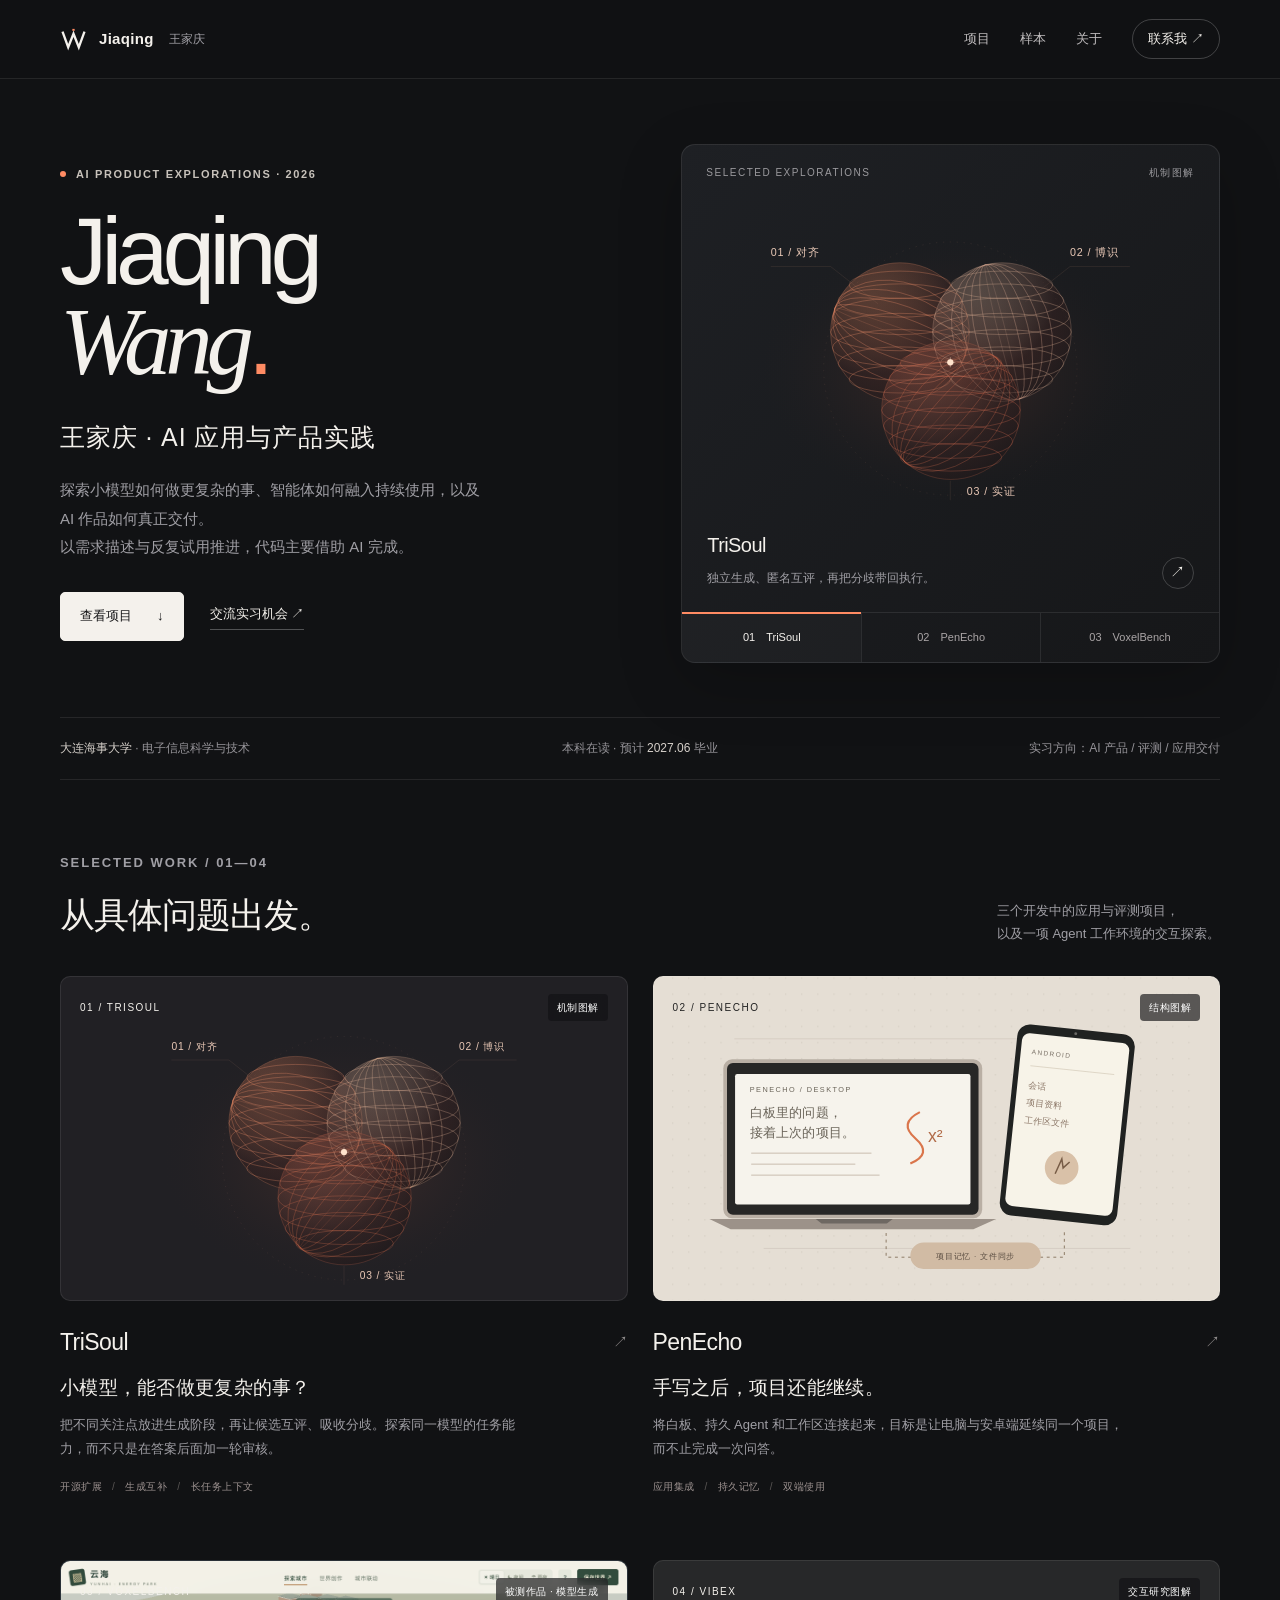
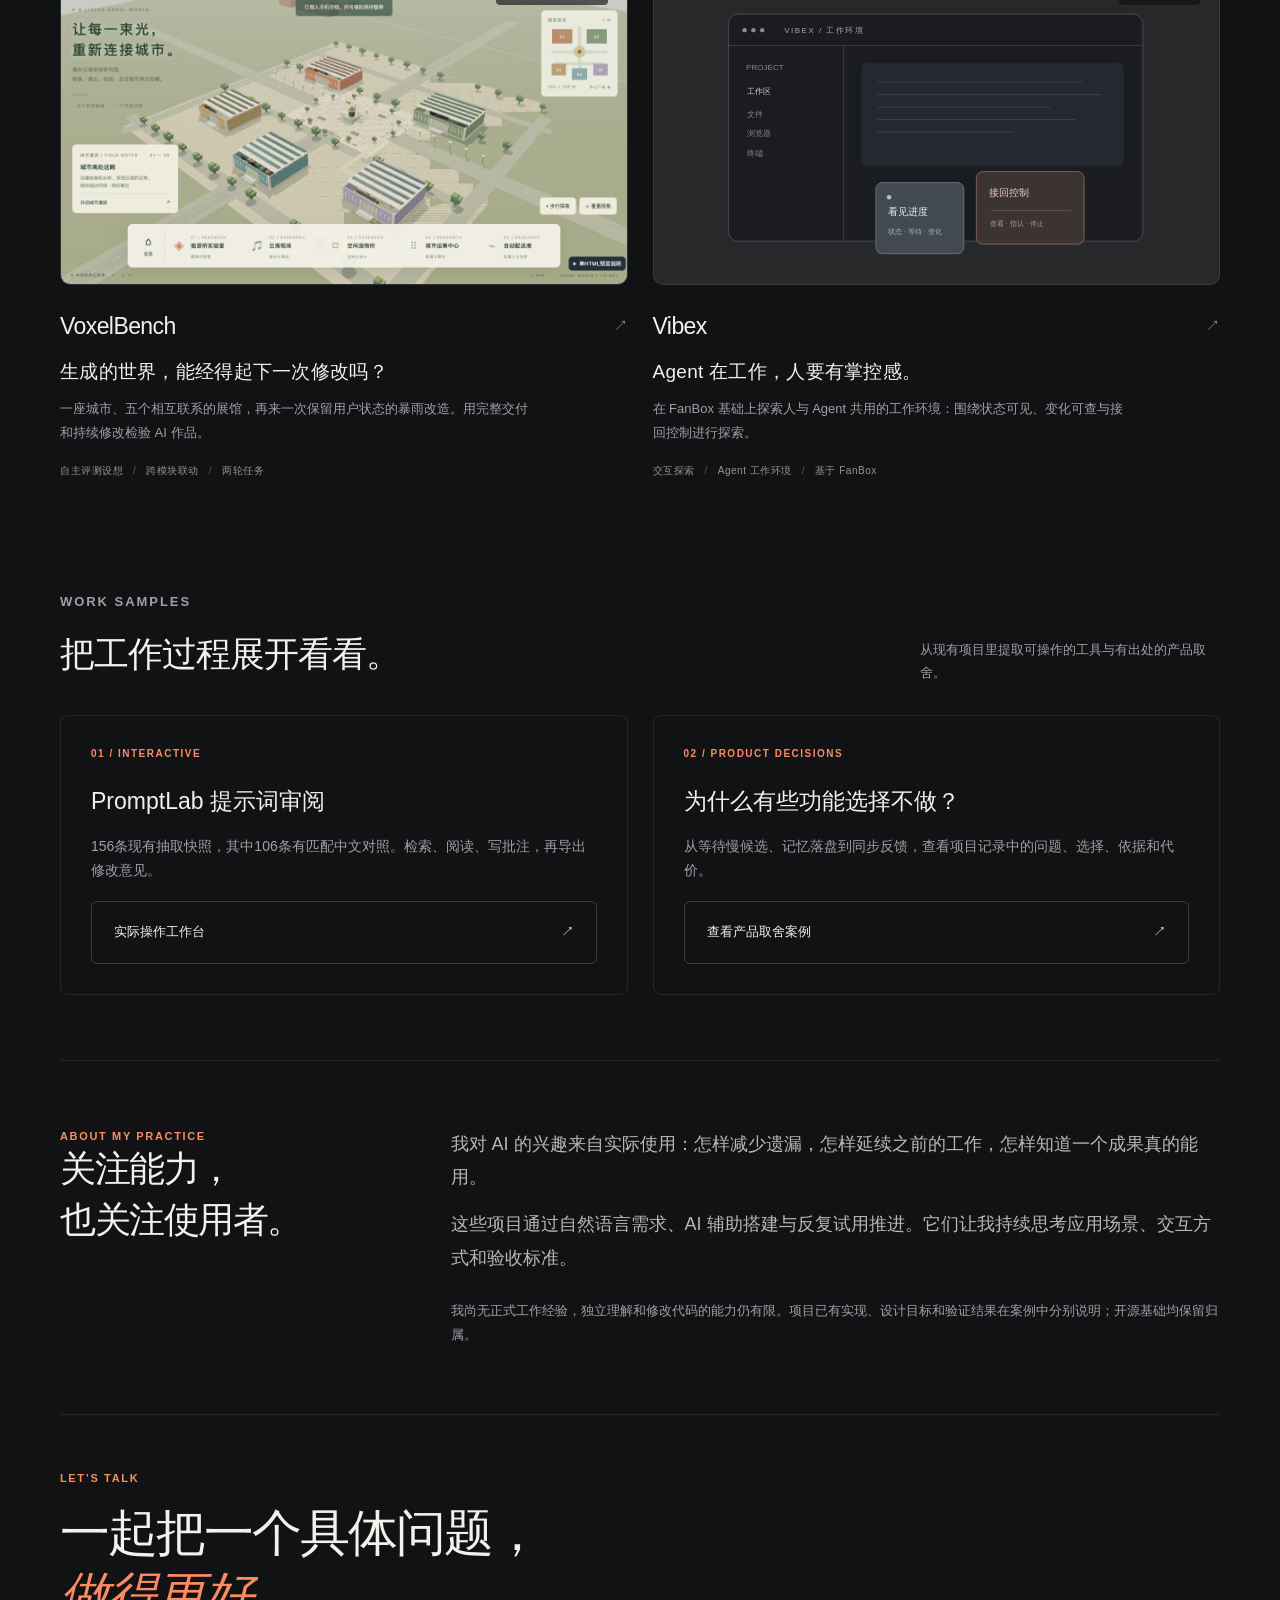
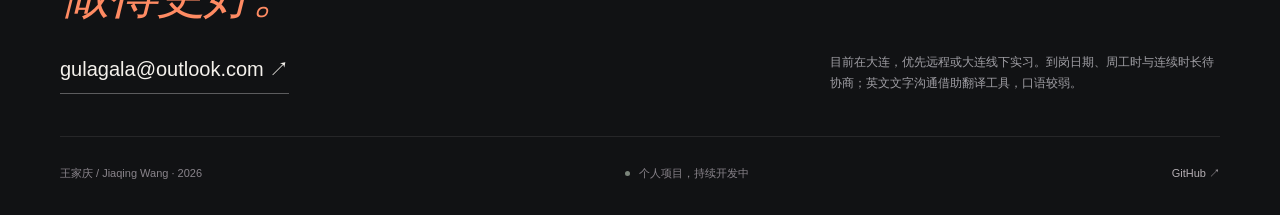
==== commit 8b561a50: "Add prompt review and product decision work samples" ====
--- a/index.html
+++ b/index.html
@@ -1 +1 @@
-<!doctype html><html lang="zh-CN"><head><meta charset="utf-8"><meta name="viewport" content="width=device-width,initial-scale=1"><meta name="theme-color" content="#111214"><meta name="description" content="王家庆的AI应用与产品实践：TriSoul、PenEcho、VoxelBench与Vibex。项目目标、实现范围和真实作品。"><title>王家庆 Jiaqing Wang · AI 应用与产品实践</title><link rel="stylesheet" href="portfolio.css"><script src="portfolio.js" defer></script></head><body><header class="site-header"><div class="wrap nav"><a class="wordmark" href="index.html" aria-label="王家庆作品集首页"><svg viewBox="0 0 28 28" fill="none" aria-hidden="true"><path d="M3 7l5.5 15L14 8l5.5 14L25 7" stroke="currentColor" stroke-width="2.4" stroke-linecap="square"/><path d="M14 3v2" stroke="#ff8b63" stroke-width="2.4"/></svg>Jiaqing<span>王家庆</span></a><nav class="nav-links" aria-label="主导航"><a href="index.html#work">项目</a><a href="index.html#about">关于</a><a class="nav-contact" href="mailto:gulagala@outlook.com">联系我 ↗</a></nav></div></header><main class="wrap"><section class="hero"><div><p class="eyebrow hero-kicker"><span class="dot"></span>AI PRODUCT EXPLORATIONS · 2026</p><h1>Jiaqing<br><em>Wang</em><b>.</b></h1><p class="hero-role">王家庆 · AI 应用与产品实践</p><p class="hero-copy">探索小模型如何做更复杂的事、智能体如何融入持续使用，以及 AI 作品如何真正交付。<br>以需求描述与反复试用推进，代码主要借助 AI 完成。</p><div class="hero-actions"><a class="button" href="#work">查看项目 <span>↓</span></a><a class="text-link" href="mailto:gulagala@outlook.com">交流实习机会 ↗</a></div></div><div class="project-switcher"><div class="switcher-top"><span>SELECTED EXPLORATIONS</span><span id="hero-visual-kind">机制图解</span></div><div class="hero-stage" data-project-panel="trisoul" role="tabpanel" id="hero-trisoul" aria-labelledby="tab-trisoul"><svg viewBox="0 0 720 500" xmlns="http://www.w3.org/2000/svg" role="img" aria-label="三份相同模型的候选从不同关注点生成，再传递分歧的机制图解"><defs><radialGradient id="hero-sphere0" cx="30%" cy="22%" r="90%"><stop stop-color="#ff9466" stop-opacity=".25"/><stop offset=".65" stop-color="#3a2220" stop-opacity=".4"/><stop offset="1" stop-color="#1b1719" stop-opacity=".7"/></radialGradient><radialGradient id="hero-sphere1" cx="30%" cy="22%" r="90%"><stop stop-color="#f0c7ac" stop-opacity=".25"/><stop offset=".65" stop-color="#3a2220" stop-opacity=".4"/><stop offset="1" stop-color="#1b1719" stop-opacity=".7"/></radialGradient><radialGradient id="hero-sphere2" cx="30%" cy="22%" r="90%"><stop stop-color="#d5765e" stop-opacity=".25"/><stop offset=".65" stop-color="#3a2220" stop-opacity=".4"/><stop offset="1" stop-color="#1b1719" stop-opacity=".7"/></radialGradient><radialGradient id="hero-glow"><stop stop-color="#9c523f" stop-opacity=".28"/><stop offset="1" stop-color="#302322" stop-opacity="0"/></radialGradient></defs><ellipse cx="360" cy="270" rx="300" ry="210" fill="url(#hero-glow)"/><g stroke="#b78673" stroke-opacity=".19" fill="none"><path d="M75 104H170L245 163M645 104H550L479 160M360 444V475"/><circle cx="360" cy="266" r="201" stroke-dasharray="2 9"/></g><g transform="translate(280 208)"><circle r="110" fill="url(#hero-sphere0)"/><ellipse rx="110" ry="110" fill="none" stroke="#ff9870" stroke-opacity=".35"/><ellipse rx="110" ry="78" transform="rotate(20)" fill="none" stroke="#ff9870" stroke-width=".65" stroke-opacity=".34"/><ellipse rx="110" ry="60" transform="rotate(20)" fill="none" stroke="#ff9870" stroke-width=".65" stroke-opacity=".34"/><ellipse rx="110" ry="42" transform="rotate(20)" fill="none" stroke="#ff9870" stroke-width=".65" stroke-opacity=".34"/><ellipse rx="110" ry="24" transform="rotate(20)" fill="none" stroke="#ff9870" stroke-width=".65" stroke-opacity=".34"/><ellipse rx="110" ry="6" transform="rotate(20)" fill="none" stroke="#ff9870" stroke-width=".65" stroke-opacity=".34"/><ellipse rx="110" ry="24" transform="rotate(20)" fill="none" stroke="#ff9870" stroke-width=".65" stroke-opacity=".34"/><ellipse rx="110" ry="42" transform="rotate(20)" fill="none" stroke="#ff9870" stroke-width=".65" stroke-opacity=".34"/><ellipse rx="110" ry="60" transform="rotate(20)" fill="none" stroke="#ff9870" stroke-width=".65" stroke-opacity=".34"/><ellipse rx="110" ry="78" transform="rotate(20)" fill="none" stroke="#ff9870" stroke-width=".65" stroke-opacity=".34"/><ellipse cx="0" cy="-75" rx="80.47" ry="21.73" fill="none" stroke="#ff9870" stroke-width=".7" stroke-opacity=".65"/><ellipse cx="0" cy="-50" rx="97.98" ry="26.45" fill="none" stroke="#ff9870" stroke-width=".7" stroke-opacity=".65"/><ellipse cx="0" cy="-25" rx="107.12" ry="28.92" fill="none" stroke="#ff9870" stroke-width=".7" stroke-opacity=".65"/><ellipse cx="0" cy="0" rx="110.00" ry="29.70" fill="none" stroke="#ff9870" stroke-width=".7" stroke-opacity=".65"/><ellipse cx="0" cy="25" rx="107.12" ry="28.92" fill="none" stroke="#ff9870" stroke-width=".7" stroke-opacity=".65"/><ellipse cx="0" cy="50" rx="97.98" ry="26.45" fill="none" stroke="#ff9870" stroke-width=".7" stroke-opacity=".65"/><ellipse cx="0" cy="75" rx="80.47" ry="21.73" fill="none" stroke="#ff9870" stroke-width=".7" stroke-opacity=".65"/></g><g transform="translate(442 208)"><circle r="110" fill="url(#hero-sphere1)"/><ellipse rx="110" ry="110" fill="none" stroke="#f1bea0" stroke-opacity=".35"/><ellipse rx="110" ry="78" transform="rotate(76)" fill="none" stroke="#f1bea0" stroke-width=".65" stroke-opacity=".34"/><ellipse rx="110" ry="60" transform="rotate(76)" fill="none" stroke="#f1bea0" stroke-width=".65" stroke-opacity=".34"/><ellipse rx="110" ry="42" transform="rotate(76)" fill="none" stroke="#f1bea0" stroke-width=".65" stroke-opacity=".34"/><ellipse rx="110" ry="24" transform="rotate(76)" fill="none" stroke="#f1bea0" stroke-width=".65" stroke-opacity=".34"/><ellipse rx="110" ry="6" transform="rotate(76)" fill="none" stroke="#f1bea0" stroke-width=".65" stroke-opacity=".34"/><ellipse rx="110" ry="24" transform="rotate(76)" fill="none" stroke="#f1bea0" stroke-width=".65" stroke-opacity=".34"/><ellipse rx="110" ry="42" transform="rotate(76)" fill="none" stroke="#f1bea0" stroke-width=".65" stroke-opacity=".34"/><ellipse rx="110" ry="60" transform="rotate(76)" fill="none" stroke="#f1bea0" stroke-width=".65" stroke-opacity=".34"/><ellipse rx="110" ry="78" transform="rotate(76)" fill="none" stroke="#f1bea0" stroke-width=".65" stroke-opacity=".34"/><ellipse cx="0" cy="-75" rx="80.47" ry="21.73" fill="none" stroke="#f1bea0" stroke-width=".7" stroke-opacity=".65"/><ellipse cx="0" cy="-50" rx="97.98" ry="26.45" fill="none" stroke="#f1bea0" stroke-width=".7" stroke-opacity=".65"/><ellipse cx="0" cy="-25" rx="107.12" ry="28.92" fill="none" stroke="#f1bea0" stroke-width=".7" stroke-opacity=".65"/><ellipse cx="0" cy="0" rx="110.00" ry="29.70" fill="none" stroke="#f1bea0" stroke-width=".7" stroke-opacity=".65"/><ellipse cx="0" cy="25" rx="107.12" ry="28.92" fill="none" stroke="#f1bea0" stroke-width=".7" stroke-opacity=".65"/><ellipse cx="0" cy="50" rx="97.98" ry="26.45" fill="none" stroke="#f1bea0" stroke-width=".7" stroke-opacity=".65"/><ellipse cx="0" cy="75" rx="80.47" ry="21.73" fill="none" stroke="#f1bea0" stroke-width=".7" stroke-opacity=".65"/></g><g transform="translate(361 332)"><circle r="110" fill="url(#hero-sphere2)"/><ellipse rx="110" ry="110" fill="none" stroke="#db7052" stroke-opacity=".35"/><ellipse rx="110" ry="78" transform="rotate(132)" fill="none" stroke="#db7052" stroke-width=".65" stroke-opacity=".34"/><ellipse rx="110" ry="60" transform="rotate(132)" fill="none" stroke="#db7052" stroke-width=".65" stroke-opacity=".34"/><ellipse rx="110" ry="42" transform="rotate(132)" fill="none" stroke="#db7052" stroke-width=".65" stroke-opacity=".34"/><ellipse rx="110" ry="24" transform="rotate(132)" fill="none" stroke="#db7052" stroke-width=".65" stroke-opacity=".34"/><ellipse rx="110" ry="6" transform="rotate(132)" fill="none" stroke="#db7052" stroke-width=".65" stroke-opacity=".34"/><ellipse rx="110" ry="24" transform="rotate(132)" fill="none" stroke="#db7052" stroke-width=".65" stroke-opacity=".34"/><ellipse rx="110" ry="42" transform="rotate(132)" fill="none" stroke="#db7052" stroke-width=".65" stroke-opacity=".34"/><ellipse rx="110" ry="60" transform="rotate(132)" fill="none" stroke="#db7052" stroke-width=".65" stroke-opacity=".34"/><ellipse rx="110" ry="78" transform="rotate(132)" fill="none" stroke="#db7052" stroke-width=".65" stroke-opacity=".34"/><ellipse cx="0" cy="-75" rx="80.47" ry="21.73" fill="none" stroke="#db7052" stroke-width=".7" stroke-opacity=".65"/><ellipse cx="0" cy="-50" rx="97.98" ry="26.45" fill="none" stroke="#db7052" stroke-width=".7" stroke-opacity=".65"/><ellipse cx="0" cy="-25" rx="107.12" ry="28.92" fill="none" stroke="#db7052" stroke-width=".7" stroke-opacity=".65"/><ellipse cx="0" cy="0" rx="110.00" ry="29.70" fill="none" stroke="#db7052" stroke-width=".7" stroke-opacity=".65"/><ellipse cx="0" cy="25" rx="107.12" ry="28.92" fill="none" stroke="#db7052" stroke-width=".7" stroke-opacity=".65"/><ellipse cx="0" cy="50" rx="97.98" ry="26.45" fill="none" stroke="#db7052" stroke-width=".7" stroke-opacity=".65"/><ellipse cx="0" cy="75" rx="80.47" ry="21.73" fill="none" stroke="#db7052" stroke-width=".7" stroke-opacity=".65"/></g><g font-family="-apple-system,Arial,sans-serif" font-size="17" letter-spacing="1.4" fill="#e9c8b6"><text x="75" y="88">01 / 对齐</text><text x="550" y="88">02 / 博识</text><text x="386" y="466">03 / 实证</text></g><circle cx="360" cy="256" r="5" fill="#ffe3cc"/><path d="M352 256h16M360 248v16" stroke="#ffe3cc" stroke-width=".7"/></svg></div><div class="hero-stage photo" data-project-panel="penecho" role="tabpanel" id="hero-penecho" aria-labelledby="tab-penecho" hidden><img src="assets/penecho-system.svg" alt="有记忆白板智能体的双端结构图解" width="720" height="440"></div><div class="hero-stage photo world" data-project-panel="voxelbench" role="tabpanel" id="hero-voxelbench" aria-labelledby="tab-voxelbench" hidden><img src="assets/voxel-world.png" alt="现有首轮被测作品截图，由模型生成" width="1280" height="720"></div><div class="switcher-caption"><div><strong id="hero-project-title">TriSoul</strong><p id="hero-project-copy">独立生成、匿名互评，再把分歧带回执行。</p></div><a id="hero-project-link" href="projects/trisoul.html" aria-label="查看 TriSoul 案例">↗</a></div><div class="switcher-tabs" role="tablist" aria-label="精选项目"><button id="tab-trisoul" role="tab" data-project-tab="trisoul" aria-selected="true" aria-controls="hero-trisoul">01　TriSoul</button><button id="tab-penecho" role="tab" data-project-tab="penecho" aria-selected="false" aria-controls="hero-penecho" tabindex="-1">02　PenEcho</button><button id="tab-voxelbench" role="tab" data-project-tab="voxelbench" aria-selected="false" aria-controls="hero-voxelbench" tabindex="-1">03　VoxelBench</button></div></div></section><div class="metadata-strip"><span><strong>大连海事大学</strong> · 电子信息科学与技术</span><span>本科在读 · 预计 <strong>2027.06</strong> 毕业</span><span>实习方向：AI 产品 / 评测 / 应用交付</span></div><section id="work"><div class="section-intro"><div><p class="eyebrow accent">SELECTED WORK / 01—04</p><h2>从具体问题出发。</h2></div><p>三个开发中的应用与评测项目，<br>以及一项 Agent 工作环境的交互探索。</p></div><div class="project-grid"><article class="work-card reveal"><a class="work-visual visual-tri" href="projects/trisoul.html"><div class="work-overlay"><span>01 / TRISOUL</span><span class="light-badge">机制图解</span></div><img src="assets/trisoul-system.svg" alt="三个候选与补偿镜头的机制图解" loading="lazy" width="720" height="440"></a><div class="work-caption"><a class="work-title" href="projects/trisoul.html"><h3>TriSoul</h3><span>↗</span></a><h4>小模型，能否做更复杂的事？</h4><p>把不同关注点放进生成阶段，再让候选互评、吸收分歧。探索同一模型的任务能力，而不只是在答案后面加一轮审核。</p><div class="work-tags"><span>开源扩展</span><span>生成互补</span><span>长任务上下文</span></div></div></article><article class="work-card reveal"><a class="work-visual visual-pen" href="projects/penecho.html"><div class="work-overlay"><span>02 / PENECHO</span><span class="light-badge">结构图解</span></div><img src="assets/penecho-system.svg" alt="有记忆的白板智能体双端结构图解" loading="lazy" width="720" height="440"></a><div class="work-caption"><a class="work-title" href="projects/penecho.html"><h3>PenEcho</h3><span>↗</span></a><h4>手写之后，项目还能继续。</h4><p>将白板、持久 Agent 和工作区连接起来，目标是让电脑与安卓端延续同一个项目，而不止完成一次问答。</p><div class="work-tags"><span>应用集成</span><span>持久记忆</span><span>双端使用</span></div></div></article><article class="work-card reveal"><a class="work-visual visual-voxel" href="projects/voxelbench.html"><div class="work-overlay"><span>03 / VOXELBENCH</span><span class="light-badge">被测作品 · 模型生成</span></div><img src="assets/voxel-world.png" alt="VoxelBench现有首轮被测作品截图，由模型生成" loading="lazy" width="720" height="440"></a><div class="work-caption"><a class="work-title" href="projects/voxelbench.html"><h3>VoxelBench</h3><span>↗</span></a><h4>生成的世界，能经得起下一次修改吗？</h4><p>一座城市、五个相互联系的展馆，再来一次保留用户状态的暴雨改造。用完整交付和持续修改检验 AI 作品。</p><div class="work-tags"><span>自主评测设想</span><span>跨模块联动</span><span>两轮任务</span></div></div></article><article class="work-card reveal"><a class="work-visual visual-vibe" href="projects/vibex.html"><div class="work-overlay"><span>04 / VIBEX</span><span class="light-badge">交互研究图解</span></div><img src="assets/vibex-study.svg" alt="Vibex工作状态与控制入口的交互研究图解" loading="lazy" width="720" height="440"></a><div class="work-caption"><a class="work-title" href="projects/vibex.html"><h3>Vibex</h3><span>↗</span></a><h4>Agent 在工作，人要有掌控感。</h4><p>在 FanBox 基础上探索人与 Agent 共用的工作环境：围绕状态可见、变化可查与接回控制进行探索。</p><div class="work-tags"><span>交互探索</span><span>Agent 工作环境</span><span>基于 FanBox</span></div></div></article></div></section><section class="value-statement" id="about"><div><p class="eyebrow accent">ABOUT MY PRACTICE</p><h2>关注能力，<br>也关注使用者。</h2></div><div class="body"><p>我对 AI 的兴趣来自实际使用：怎样减少遗漏，怎样延续之前的工作，怎样知道一个成果真的能用。</p><p>这些项目通过自然语言需求、AI 辅助搭建与反复试用推进。它们让我持续思考应用场景、交互方式和验收标准。</p><p>我尚无正式工作经验，独立理解和修改代码的能力仍有限。项目已有实现、设计目标和验证结果在案例中分别说明；开源基础均保留归属。</p></div></section><section class="contact-section" id="contact"><p class="eyebrow accent">LET’S TALK</p><h2>一起把一个具体问题，<br><em>做得更好。</em></h2><div class="contact-row"><a class="email-link" href="mailto:gulagala@outlook.com">gulagala@outlook.com ↗</a><p class="availability">目前在大连，优先远程或大连线下实习。到岗日期、周工时与连续时长待协商；英文文字沟通借助翻译工具，口语较弱。</p></div></section></main><footer class="wrap"><div class="site-footer"><span>王家庆 / Jiaqing Wang · 2026</span><span class="status"><i></i>个人项目，持续开发中</span><a href="https://github.com/gulagala001">GitHub ↗</a></div></footer></body></html>+<!doctype html><html lang="zh-CN"><head><meta charset="utf-8"><meta name="viewport" content="width=device-width,initial-scale=1"><meta name="theme-color" content="#111214"><meta name="description" content="王家庆的AI应用与产品实践：TriSoul、PenEcho、VoxelBench与Vibex。项目目标、实现范围和真实作品。"><title>王家庆 Jiaqing Wang · AI 应用与产品实践</title><link rel="stylesheet" href="portfolio.css"><script src="portfolio.js" defer></script></head><body><header class="site-header"><div class="wrap nav"><a class="wordmark" href="index.html" aria-label="王家庆作品集首页"><svg viewBox="0 0 28 28" fill="none" aria-hidden="true"><path d="M3 7l5.5 15L14 8l5.5 14L25 7" stroke="currentColor" stroke-width="2.4" stroke-linecap="square"/><path d="M14 3v2" stroke="#ff8b63" stroke-width="2.4"/></svg>Jiaqing<span>王家庆</span></a><nav class="nav-links" aria-label="主导航"><a href="index.html#work">项目</a><a href="index.html#samples">样本</a><a href="index.html#about">关于</a><a class="nav-contact" href="mailto:gulagala@outlook.com">联系我 ↗</a></nav></div></header><main class="wrap"><section class="hero"><div><p class="eyebrow hero-kicker"><span class="dot"></span>AI PRODUCT EXPLORATIONS · 2026</p><h1>Jiaqing<br><em>Wang</em><b>.</b></h1><p class="hero-role">王家庆 · AI 应用与产品实践</p><p class="hero-copy">探索小模型如何做更复杂的事、智能体如何融入持续使用，以及 AI 作品如何真正交付。<br>以需求描述与反复试用推进，代码主要借助 AI 完成。</p><div class="hero-actions"><a class="button" href="#work">查看项目 <span>↓</span></a><a class="text-link" href="mailto:gulagala@outlook.com">交流实习机会 ↗</a></div></div><div class="project-switcher"><div class="switcher-top"><span>SELECTED EXPLORATIONS</span><span id="hero-visual-kind">机制图解</span></div><div class="hero-stage" data-project-panel="trisoul" role="tabpanel" id="hero-trisoul" aria-labelledby="tab-trisoul"><svg viewBox="0 0 720 500" xmlns="http://www.w3.org/2000/svg" role="img" aria-label="三份相同模型的候选从不同关注点生成，再传递分歧的机制图解"><defs><radialGradient id="hero-sphere0" cx="30%" cy="22%" r="90%"><stop stop-color="#ff9466" stop-opacity=".25"/><stop offset=".65" stop-color="#3a2220" stop-opacity=".4"/><stop offset="1" stop-color="#1b1719" stop-opacity=".7"/></radialGradient><radialGradient id="hero-sphere1" cx="30%" cy="22%" r="90%"><stop stop-color="#f0c7ac" stop-opacity=".25"/><stop offset=".65" stop-color="#3a2220" stop-opacity=".4"/><stop offset="1" stop-color="#1b1719" stop-opacity=".7"/></radialGradient><radialGradient id="hero-sphere2" cx="30%" cy="22%" r="90%"><stop stop-color="#d5765e" stop-opacity=".25"/><stop offset=".65" stop-color="#3a2220" stop-opacity=".4"/><stop offset="1" stop-color="#1b1719" stop-opacity=".7"/></radialGradient><radialGradient id="hero-glow"><stop stop-color="#9c523f" stop-opacity=".28"/><stop offset="1" stop-color="#302322" stop-opacity="0"/></radialGradient></defs><ellipse cx="360" cy="270" rx="300" ry="210" fill="url(#hero-glow)"/><g stroke="#b78673" stroke-opacity=".19" fill="none"><path d="M75 104H170L245 163M645 104H550L479 160M360 444V475"/><circle cx="360" cy="266" r="201" stroke-dasharray="2 9"/></g><g transform="translate(280 208)"><circle r="110" fill="url(#hero-sphere0)"/><ellipse rx="110" ry="110" fill="none" stroke="#ff9870" stroke-opacity=".35"/><ellipse rx="110" ry="78" transform="rotate(20)" fill="none" stroke="#ff9870" stroke-width=".65" stroke-opacity=".34"/><ellipse rx="110" ry="60" transform="rotate(20)" fill="none" stroke="#ff9870" stroke-width=".65" stroke-opacity=".34"/><ellipse rx="110" ry="42" transform="rotate(20)" fill="none" stroke="#ff9870" stroke-width=".65" stroke-opacity=".34"/><ellipse rx="110" ry="24" transform="rotate(20)" fill="none" stroke="#ff9870" stroke-width=".65" stroke-opacity=".34"/><ellipse rx="110" ry="6" transform="rotate(20)" fill="none" stroke="#ff9870" stroke-width=".65" stroke-opacity=".34"/><ellipse rx="110" ry="24" transform="rotate(20)" fill="none" stroke="#ff9870" stroke-width=".65" stroke-opacity=".34"/><ellipse rx="110" ry="42" transform="rotate(20)" fill="none" stroke="#ff9870" stroke-width=".65" stroke-opacity=".34"/><ellipse rx="110" ry="60" transform="rotate(20)" fill="none" stroke="#ff9870" stroke-width=".65" stroke-opacity=".34"/><ellipse rx="110" ry="78" transform="rotate(20)" fill="none" stroke="#ff9870" stroke-width=".65" stroke-opacity=".34"/><ellipse cx="0" cy="-75" rx="80.47" ry="21.73" fill="none" stroke="#ff9870" stroke-width=".7" stroke-opacity=".65"/><ellipse cx="0" cy="-50" rx="97.98" ry="26.45" fill="none" stroke="#ff9870" stroke-width=".7" stroke-opacity=".65"/><ellipse cx="0" cy="-25" rx="107.12" ry="28.92" fill="none" stroke="#ff9870" stroke-width=".7" stroke-opacity=".65"/><ellipse cx="0" cy="0" rx="110.00" ry="29.70" fill="none" stroke="#ff9870" stroke-width=".7" stroke-opacity=".65"/><ellipse cx="0" cy="25" rx="107.12" ry="28.92" fill="none" stroke="#ff9870" stroke-width=".7" stroke-opacity=".65"/><ellipse cx="0" cy="50" rx="97.98" ry="26.45" fill="none" stroke="#ff9870" stroke-width=".7" stroke-opacity=".65"/><ellipse cx="0" cy="75" rx="80.47" ry="21.73" fill="none" stroke="#ff9870" stroke-width=".7" stroke-opacity=".65"/></g><g transform="translate(442 208)"><circle r="110" fill="url(#hero-sphere1)"/><ellipse rx="110" ry="110" fill="none" stroke="#f1bea0" stroke-opacity=".35"/><ellipse rx="110" ry="78" transform="rotate(76)" fill="none" stroke="#f1bea0" stroke-width=".65" stroke-opacity=".34"/><ellipse rx="110" ry="60" transform="rotate(76)" fill="none" stroke="#f1bea0" stroke-width=".65" stroke-opacity=".34"/><ellipse rx="110" ry="42" transform="rotate(76)" fill="none" stroke="#f1bea0" stroke-width=".65" stroke-opacity=".34"/><ellipse rx="110" ry="24" transform="rotate(76)" fill="none" stroke="#f1bea0" stroke-width=".65" stroke-opacity=".34"/><ellipse rx="110" ry="6" transform="rotate(76)" fill="none" stroke="#f1bea0" stroke-width=".65" stroke-opacity=".34"/><ellipse rx="110" ry="24" transform="rotate(76)" fill="none" stroke="#f1bea0" stroke-width=".65" stroke-opacity=".34"/><ellipse rx="110" ry="42" transform="rotate(76)" fill="none" stroke="#f1bea0" stroke-width=".65" stroke-opacity=".34"/><ellipse rx="110" ry="60" transform="rotate(76)" fill="none" stroke="#f1bea0" stroke-width=".65" stroke-opacity=".34"/><ellipse rx="110" ry="78" transform="rotate(76)" fill="none" stroke="#f1bea0" stroke-width=".65" stroke-opacity=".34"/><ellipse cx="0" cy="-75" rx="80.47" ry="21.73" fill="none" stroke="#f1bea0" stroke-width=".7" stroke-opacity=".65"/><ellipse cx="0" cy="-50" rx="97.98" ry="26.45" fill="none" stroke="#f1bea0" stroke-width=".7" stroke-opacity=".65"/><ellipse cx="0" cy="-25" rx="107.12" ry="28.92" fill="none" stroke="#f1bea0" stroke-width=".7" stroke-opacity=".65"/><ellipse cx="0" cy="0" rx="110.00" ry="29.70" fill="none" stroke="#f1bea0" stroke-width=".7" stroke-opacity=".65"/><ellipse cx="0" cy="25" rx="107.12" ry="28.92" fill="none" stroke="#f1bea0" stroke-width=".7" stroke-opacity=".65"/><ellipse cx="0" cy="50" rx="97.98" ry="26.45" fill="none" stroke="#f1bea0" stroke-width=".7" stroke-opacity=".65"/><ellipse cx="0" cy="75" rx="80.47" ry="21.73" fill="none" stroke="#f1bea0" stroke-width=".7" stroke-opacity=".65"/></g><g transform="translate(361 332)"><circle r="110" fill="url(#hero-sphere2)"/><ellipse rx="110" ry="110" fill="none" stroke="#db7052" stroke-opacity=".35"/><ellipse rx="110" ry="78" transform="rotate(132)" fill="none" stroke="#db7052" stroke-width=".65" stroke-opacity=".34"/><ellipse rx="110" ry="60" transform="rotate(132)" fill="none" stroke="#db7052" stroke-width=".65" stroke-opacity=".34"/><ellipse rx="110" ry="42" transform="rotate(132)" fill="none" stroke="#db7052" stroke-width=".65" stroke-opacity=".34"/><ellipse rx="110" ry="24" transform="rotate(132)" fill="none" stroke="#db7052" stroke-width=".65" stroke-opacity=".34"/><ellipse rx="110" ry="6" transform="rotate(132)" fill="none" stroke="#db7052" stroke-width=".65" stroke-opacity=".34"/><ellipse rx="110" ry="24" transform="rotate(132)" fill="none" stroke="#db7052" stroke-width=".65" stroke-opacity=".34"/><ellipse rx="110" ry="42" transform="rotate(132)" fill="none" stroke="#db7052" stroke-width=".65" stroke-opacity=".34"/><ellipse rx="110" ry="60" transform="rotate(132)" fill="none" stroke="#db7052" stroke-width=".65" stroke-opacity=".34"/><ellipse rx="110" ry="78" transform="rotate(132)" fill="none" stroke="#db7052" stroke-width=".65" stroke-opacity=".34"/><ellipse cx="0" cy="-75" rx="80.47" ry="21.73" fill="none" stroke="#db7052" stroke-width=".7" stroke-opacity=".65"/><ellipse cx="0" cy="-50" rx="97.98" ry="26.45" fill="none" stroke="#db7052" stroke-width=".7" stroke-opacity=".65"/><ellipse cx="0" cy="-25" rx="107.12" ry="28.92" fill="none" stroke="#db7052" stroke-width=".7" stroke-opacity=".65"/><ellipse cx="0" cy="0" rx="110.00" ry="29.70" fill="none" stroke="#db7052" stroke-width=".7" stroke-opacity=".65"/><ellipse cx="0" cy="25" rx="107.12" ry="28.92" fill="none" stroke="#db7052" stroke-width=".7" stroke-opacity=".65"/><ellipse cx="0" cy="50" rx="97.98" ry="26.45" fill="none" stroke="#db7052" stroke-width=".7" stroke-opacity=".65"/><ellipse cx="0" cy="75" rx="80.47" ry="21.73" fill="none" stroke="#db7052" stroke-width=".7" stroke-opacity=".65"/></g><g font-family="-apple-system,Arial,sans-serif" font-size="17" letter-spacing="1.4" fill="#e9c8b6"><text x="75" y="88">01 / 对齐</text><text x="550" y="88">02 / 博识</text><text x="386" y="466">03 / 实证</text></g><circle cx="360" cy="256" r="5" fill="#ffe3cc"/><path d="M352 256h16M360 248v16" stroke="#ffe3cc" stroke-width=".7"/></svg></div><div class="hero-stage photo" data-project-panel="penecho" role="tabpanel" id="hero-penecho" aria-labelledby="tab-penecho" hidden><img src="assets/penecho-system.svg" alt="有记忆白板智能体的双端结构图解" width="720" height="440"></div><div class="hero-stage photo world" data-project-panel="voxelbench" role="tabpanel" id="hero-voxelbench" aria-labelledby="tab-voxelbench" hidden><img src="assets/voxel-world.png" alt="现有首轮被测作品截图，由模型生成" width="1280" height="720"></div><div class="switcher-caption"><div><strong id="hero-project-title">TriSoul</strong><p id="hero-project-copy">独立生成、匿名互评，再把分歧带回执行。</p></div><a id="hero-project-link" href="projects/trisoul.html" aria-label="查看 TriSoul 案例">↗</a></div><div class="switcher-tabs" role="tablist" aria-label="精选项目"><button id="tab-trisoul" role="tab" data-project-tab="trisoul" aria-selected="true" aria-controls="hero-trisoul">01　TriSoul</button><button id="tab-penecho" role="tab" data-project-tab="penecho" aria-selected="false" aria-controls="hero-penecho" tabindex="-1">02　PenEcho</button><button id="tab-voxelbench" role="tab" data-project-tab="voxelbench" aria-selected="false" aria-controls="hero-voxelbench" tabindex="-1">03　VoxelBench</button></div></div></section><div class="metadata-strip"><span><strong>大连海事大学</strong> · 电子信息科学与技术</span><span>本科在读 · 预计 <strong>2027.06</strong> 毕业</span><span>实习方向：AI 产品 / 评测 / 应用交付</span></div><section id="work"><div class="section-intro"><div><p class="eyebrow accent">SELECTED WORK / 01—04</p><h2>从具体问题出发。</h2></div><p>三个开发中的应用与评测项目，<br>以及一项 Agent 工作环境的交互探索。</p></div><div class="project-grid"><article class="work-card reveal"><a class="work-visual visual-tri" href="projects/trisoul.html"><div class="work-overlay"><span>01 / TRISOUL</span><span class="light-badge">机制图解</span></div><img src="assets/trisoul-system.svg" alt="三个候选与补偿镜头的机制图解" loading="lazy" width="720" height="440"></a><div class="work-caption"><a class="work-title" href="projects/trisoul.html"><h3>TriSoul</h3><span>↗</span></a><h4>小模型，能否做更复杂的事？</h4><p>把不同关注点放进生成阶段，再让候选互评、吸收分歧。探索同一模型的任务能力，而不只是在答案后面加一轮审核。</p><div class="work-tags"><span>开源扩展</span><span>生成互补</span><span>长任务上下文</span></div></div></article><article class="work-card reveal"><a class="work-visual visual-pen" href="projects/penecho.html"><div class="work-overlay"><span>02 / PENECHO</span><span class="light-badge">结构图解</span></div><img src="assets/penecho-system.svg" alt="有记忆的白板智能体双端结构图解" loading="lazy" width="720" height="440"></a><div class="work-caption"><a class="work-title" href="projects/penecho.html"><h3>PenEcho</h3><span>↗</span></a><h4>手写之后，项目还能继续。</h4><p>将白板、持久 Agent 和工作区连接起来，目标是让电脑与安卓端延续同一个项目，而不止完成一次问答。</p><div class="work-tags"><span>应用集成</span><span>持久记忆</span><span>双端使用</span></div></div></article><article class="work-card reveal"><a class="work-visual visual-voxel" href="projects/voxelbench.html"><div class="work-overlay"><span>03 / VOXELBENCH</span><span class="light-badge">被测作品 · 模型生成</span></div><img src="assets/voxel-world.png" alt="VoxelBench现有首轮被测作品截图，由模型生成" loading="lazy" width="720" height="440"></a><div class="work-caption"><a class="work-title" href="projects/voxelbench.html"><h3>VoxelBench</h3><span>↗</span></a><h4>生成的世界，能经得起下一次修改吗？</h4><p>一座城市、五个相互联系的展馆，再来一次保留用户状态的暴雨改造。用完整交付和持续修改检验 AI 作品。</p><div class="work-tags"><span>自主评测设想</span><span>跨模块联动</span><span>两轮任务</span></div></div></article><article class="work-card reveal"><a class="work-visual visual-vibe" href="projects/vibex.html"><div class="work-overlay"><span>04 / VIBEX</span><span class="light-badge">交互研究图解</span></div><img src="assets/vibex-study.svg" alt="Vibex工作状态与控制入口的交互研究图解" loading="lazy" width="720" height="440"></a><div class="work-caption"><a class="work-title" href="projects/vibex.html"><h3>Vibex</h3><span>↗</span></a><h4>Agent 在工作，人要有掌控感。</h4><p>在 FanBox 基础上探索人与 Agent 共用的工作环境：围绕状态可见、变化可查与接回控制进行探索。</p><div class="work-tags"><span>交互探索</span><span>Agent 工作环境</span><span>基于 FanBox</span></div></div></article></div></section><section id="samples"><div class="section-intro"><div><p class="eyebrow accent">WORK SAMPLES</p><h2>把工作过程展开看看。</h2></div><p>从现有项目里提取可操作的工具与有出处的产品取舍。</p></div><div class="two-col sample-grid"><article><p class="eyebrow accent">01 / INTERACTIVE</p><h3>PromptLab 提示词审阅</h3><p>156条现有抽取快照，其中106条有匹配中文对照。检索、阅读、写批注，再导出修改意见。</p><a class="link-block" href="samples/promptlab.html"><span>实际操作工作台</span><span>↗</span></a></article><article><p class="eyebrow accent">02 / PRODUCT DECISIONS</p><h3>为什么有些功能选择不做？</h3><p>从等待慢候选、记忆落盘到同步反馈，查看项目记录中的问题、选择、依据和代价。</p><a class="link-block" href="samples/decisions.html"><span>查看产品取舍案例</span><span>↗</span></a></article></div></section><section class="value-statement" id="about"><div><p class="eyebrow accent">ABOUT MY PRACTICE</p><h2>关注能力，<br>也关注使用者。</h2></div><div class="body"><p>我对 AI 的兴趣来自实际使用：怎样减少遗漏，怎样延续之前的工作，怎样知道一个成果真的能用。</p><p>这些项目通过自然语言需求、AI 辅助搭建与反复试用推进。它们让我持续思考应用场景、交互方式和验收标准。</p><p>我尚无正式工作经验，独立理解和修改代码的能力仍有限。项目已有实现、设计目标和验证结果在案例中分别说明；开源基础均保留归属。</p></div></section><section class="contact-section" id="contact"><p class="eyebrow accent">LET’S TALK</p><h2>一起把一个具体问题，<br><em>做得更好。</em></h2><div class="contact-row"><a class="email-link" href="mailto:gulagala@outlook.com">gulagala@outlook.com ↗</a><p class="availability">目前在大连，优先远程或大连线下实习。到岗日期、周工时与连续时长待协商；英文文字沟通借助翻译工具，口语较弱。</p></div></section></main><footer class="wrap"><div class="site-footer"><span>王家庆 / Jiaqing Wang · 2026</span><span class="status"><i></i>个人项目，持续开发中</span><a href="https://github.com/gulagala001">GitHub ↗</a></div></footer></body></html>
--- a/portfolio.css
+++ b/portfolio.css
@@ -8,3 +8,5 @@
 @media(max-width:370px){.wrap{padding:0 17px}.hero h1{font-size:68px}.nav-links{gap:13px}.nav-contact{display:none}.hero-stage{height:250px}}
 @media(prefers-reduced-motion:reduce){html{scroll-behavior:auto}*,*:before,*:after{animation:none!important;transition:none!important}.js-reveal .reveal{opacity:1;transform:none}}
 @media print{body{background:white;color:black}.site-header,.hero-actions,.switcher-tabs,.case-nav,.source-links,.next-project{display:none}.wrap{padding:0}.hero{padding:0}.project-grid,.case-content,.value-statement{display:block}.work-card,.case-section{break-inside:avoid}.work-caption p,.case-section p,.muted{color:#333}.work-visual{max-height:220px}.case-art{max-height:300px}.scope-box{border-color:#333}.reveal{opacity:1!important;transform:none!important}}
+
+.sample-grid{margin-bottom:65px}.sample-grid h3{font-size:23px;font-weight:450;margin:20px 0 13px}.sample-grid p{color:var(--muted);font-size:14px}.sample-grid article{padding:30px}.sample-grid .eyebrow{color:var(--accent);font-size:10px}@media(max-width:740px){.sample-grid{margin-bottom:40px}.sample-grid article{padding:23px}}
